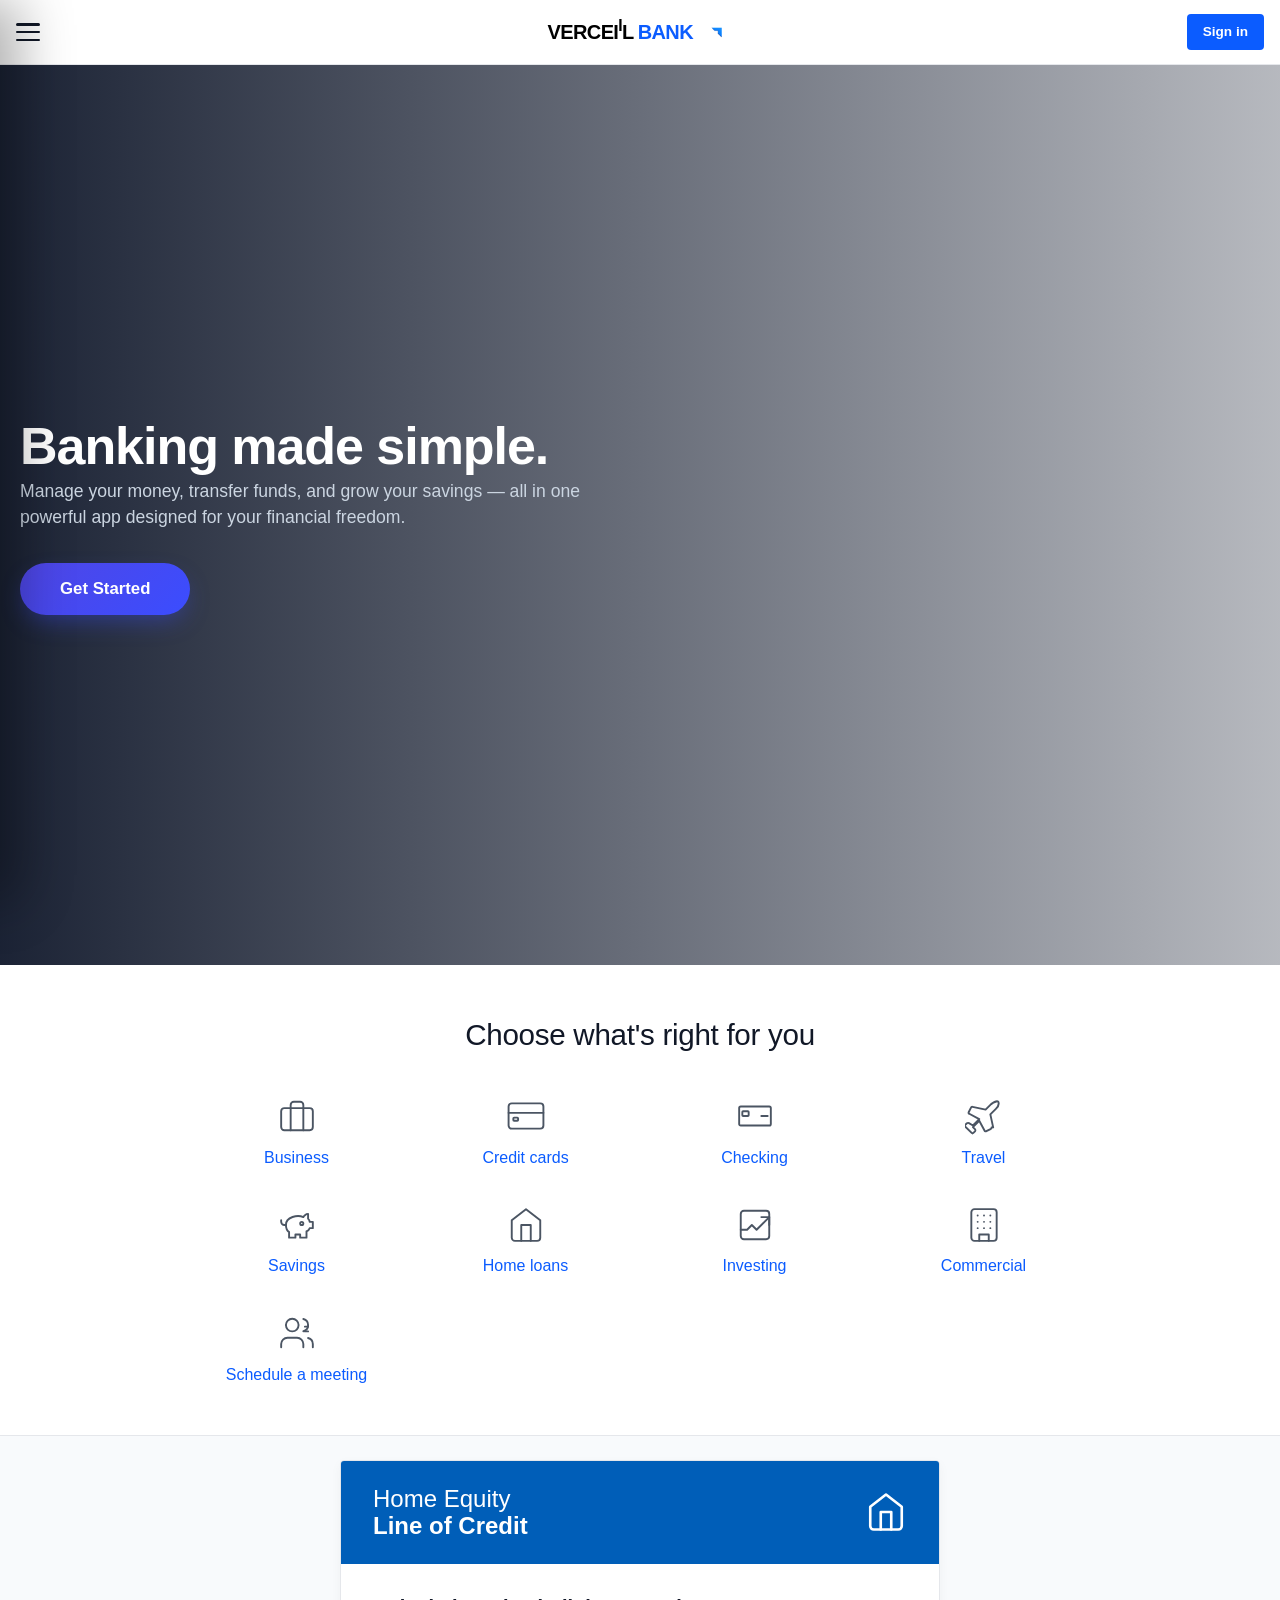
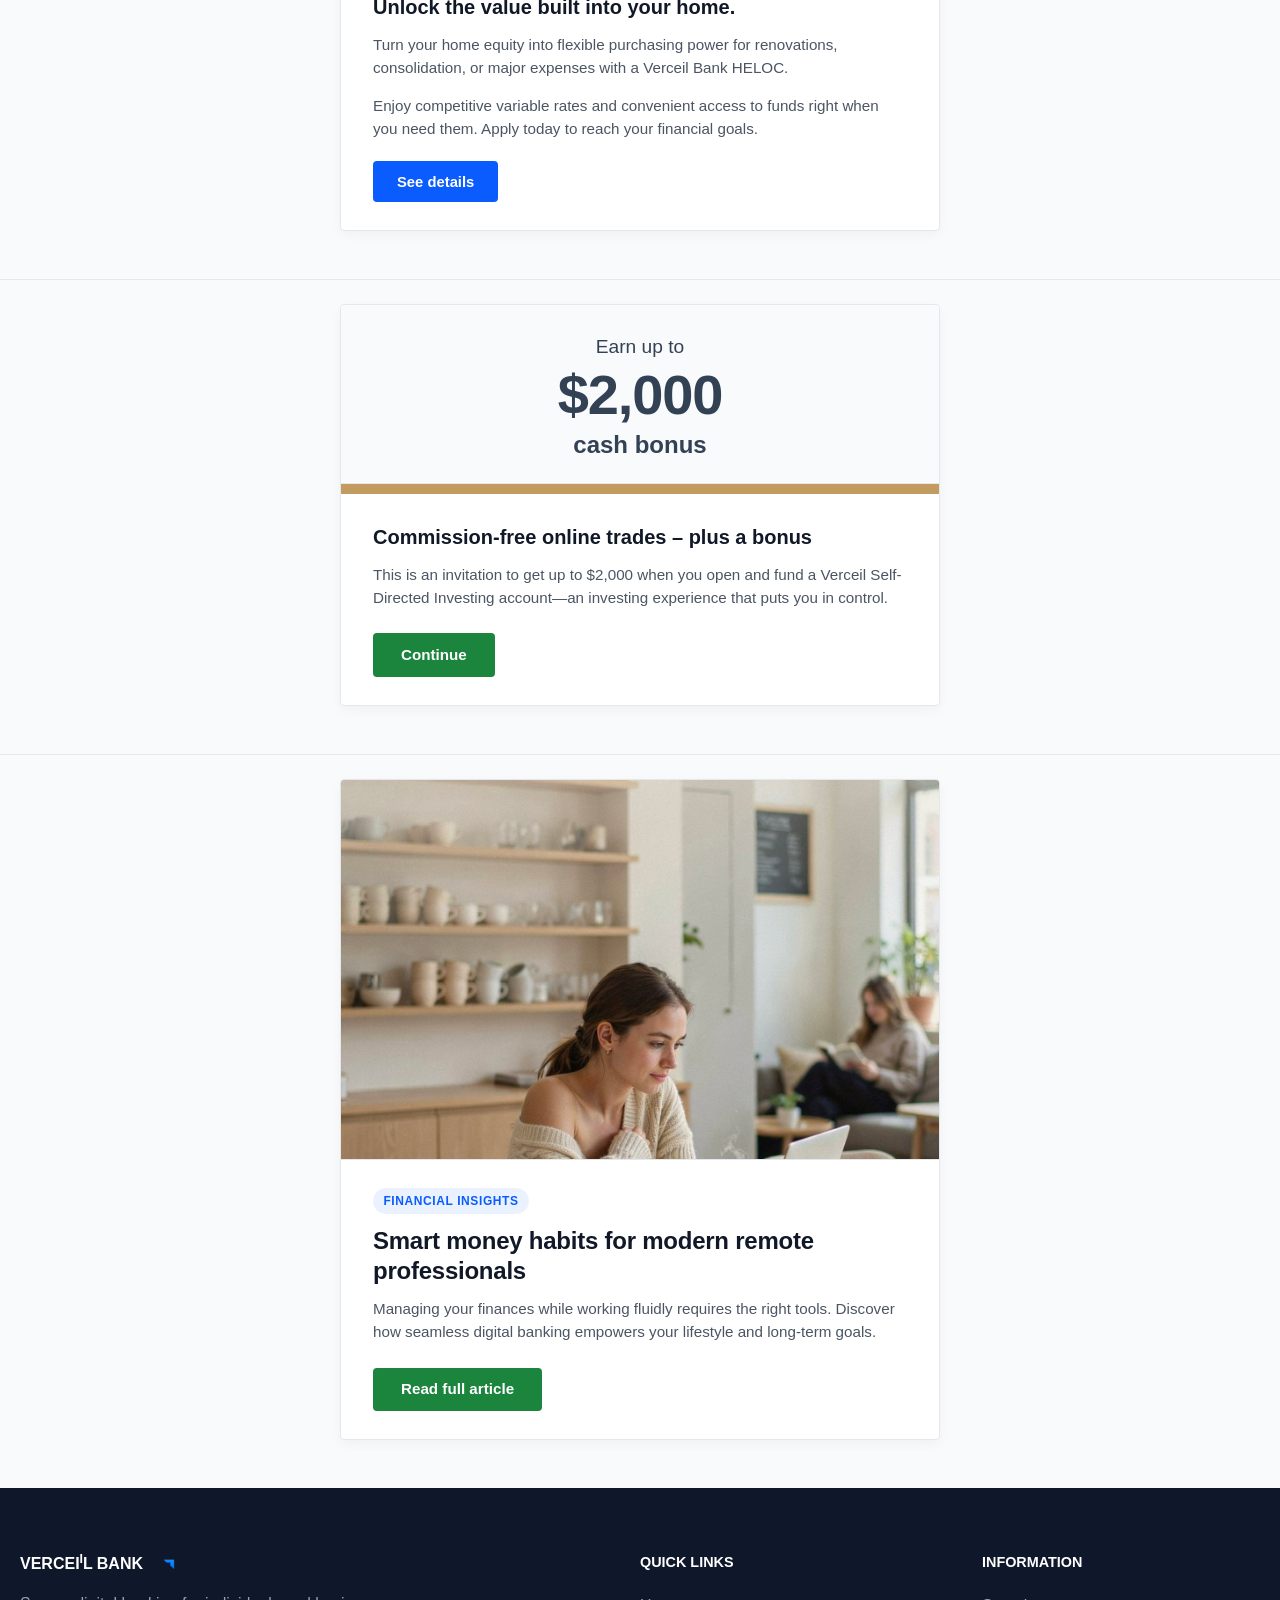
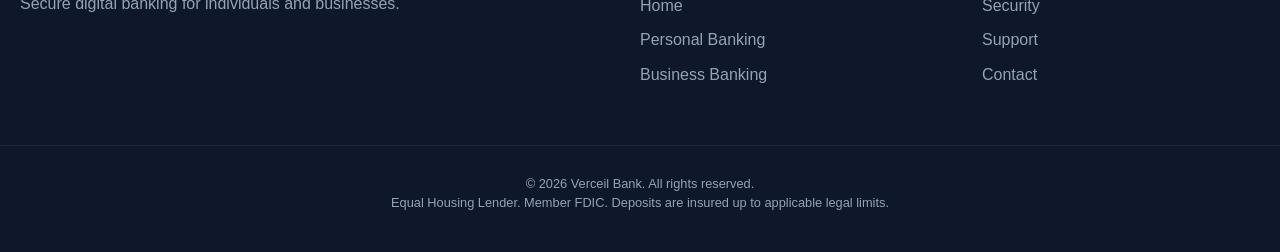
==== index.html @ 53b57068 "Update index.html" ====
<!DOCTYPE html>
<html lang="en">
<head>
  <meta charset="UTF-8">
  <meta name="viewport" content="width=device-width, initial-scale=1.0">
  <title>Verceil Bank | Secure Digital Banking</title>
  <link rel="stylesheet" href="index.css?v=17">
  <link rel="preconnect" href="https://fonts.googleapis.com">
  <link rel="preconnect" href="https://fonts.gstatic.com" crossorigin>
</head>
<body>

  <!-- MOBILE MENU BACKDROP OVERLAY -->
  <div class="menu-backdrop" id="menuBackdrop"></div>

  <!-- MAIN NAVIGATION -->
  <header class="main-header">
    <div class="container nav-container">
      
      <!-- Hamburger Menu (Left) -->
      <button class="mobile-menu-toggle" id="mobileMenuToggle" aria-label="Toggle menu">
        <span></span>
        <span></span>
        <span></span>
      </button>

      <!-- Logo with geometric mark brought closer -->
      <a href="#" class="logo">
        <span class="logo-text"><span class="logo-accent" style="color: #000000; font-weight: 900; margin-right: 0.15rem;">VERCEI<span style="font-size: 0.78em; vertical-align: super; line-height: 0;">I</span>L</span><span class="logo-main" style="color: #0044ff; font-weight: 900;">BANK</span></span>
        <img src="logo.png" alt="Verceil Bank" class="logo-image" style="margin-left: 0.15rem;">
      </a>
      
      <!-- Slide-Out Scrollable Side Drawer Menu -->
      <nav class="nav-links" id="navLinks">
        <div class="drawer-header">
          <a href="#" class="logo drawer-logo">
            <span class="logo-text"><span class="logo-accent" style="color: #000000; font-weight: 900; margin-right: 0.15rem;">VERCEI<span style="font-size: 0.78em; vertical-align: super; line-height: 0;">I</span>L</span><span class="logo-main" style="color: #0044ff; font-weight: 900;">BANK</span></span>
            <img src="logo.png" alt="Verceil Bank" class="logo-image" style="margin-left: 0.15rem;">
          </a>
          <button class="close-drawer" id="closeDrawerBtn" aria-label="Close menu">
            <svg viewBox="0 0 24 24" fill="none" stroke="currentColor" stroke-width="2"><line x1="18" y1="6" x2="6" y2="18"></line><line x1="6" y1="6" x2="18" y2="18"></line></svg>
          </button>
        </div>

        <div class="drawer-search">
          <svg class="search-icon" viewBox="0 0 24 24" fill="none" stroke="currentColor" stroke-width="2"><circle cx="11" cy="11" r="8"></circle><line x1="21" y1="21" x2="16.65" y2="16.65"></line></svg>
          <input type="text" placeholder="Search">
        </div>

        <div class="drawer-items">
          <a href="#services" class="nav-link">Checking <svg class="chevron" viewBox="0 0 24 24" fill="none" stroke="currentColor" stroke-width="2"><polyline points="9 18 15 12 9 6"></polyline></svg></a>
          <a href="#services" class="nav-link">Savings & CDs <svg class="chevron" viewBox="0 0 24 24" fill="none" stroke="currentColor" stroke-width="2"><polyline points="9 18 15 12 9 6"></polyline></svg></a>
          <a href="#services" class="nav-link">Credit cards <svg class="chevron" viewBox="0 0 24 24" fill="none" stroke="currentColor" stroke-width="2"><polyline points="9 18 15 12 9 6"></polyline></svg></a>
          <a href="#services" class="nav-link">Home loans <svg class="chevron" viewBox="0 0 24 24" fill="none" stroke="currentColor" stroke-width="2"><polyline points="9 18 15 12 9 6"></polyline></svg></a>
          <a href="#services" class="nav-link">Auto <svg class="chevron" viewBox="0 0 24 24" fill="none" stroke="currentColor" stroke-width="2"><polyline points="9 18 15 12 9 6"></polyline></svg></a>
          <a href="#services" class="nav-link">Investing by Verceil <svg class="chevron" viewBox="0 0 24 24" fill="none" stroke="currentColor" stroke-width="2"><polyline points="9 18 15 12 9 6"></polyline></svg></a>
          <a href="#services" class="nav-link">Education & goals <svg class="chevron" viewBox="0 0 24 24" fill="none" stroke="currentColor" stroke-width="2"><polyline points="9 18 15 12 9 6"></polyline></svg></a>
          <a href="#services" class="nav-link">Travel <svg class="chevron" viewBox="0 0 24 24" fill="none" stroke="currentColor" stroke-width="2"><polyline points="9 18 15 12 9 6"></polyline></svg></a>
          
          <div class="drawer-category">Connect with us</div>
          <a href="#contact" class="nav-link">Schedule a meeting <svg class="chevron" viewBox="0 0 24 24" fill="none" stroke="currentColor" stroke-width="2"><polyline points="9 18 15 12 9 6"></polyline></svg></a>
          <a href="#contact" class="nav-link">Customer service <svg class="chevron" viewBox="0 0 24 24" fill="none" stroke="currentColor" stroke-width="2"><polyline points="9 18 15 12 9 6"></polyline></svg></a>

          <div class="drawer-category">Other products</div>
          <a href="#services" class="nav-link">Business <svg class="chevron" viewBox="0 0 24 24" fill="none" stroke="currentColor" stroke-width="2"><polyline points="9 18 15 12 9 6"></polyline></svg></a>
          <a href="#services" class="nav-link">Commercial <svg class="chevron" viewBox="0 0 24 24" fill="none" stroke="currentColor" stroke-width="2"><polyline points="9 18 15 12 9 6"></polyline></svg></a>

          <div class="drawer-bottom-action">
            <a href="#" class="nav-link nav-link-espanol">Español</a>
          </div>
        </div>
      </nav>

      <!-- Sign In Action -->
      <div class="nav-actions">
        <a href="signin.html" class="btn btn-primary sign-in-btn" id="openLoginBtn">Sign in</a>
      </div>
    </div>
  </header>

  <main>
    <!-- HERO SECTION -->
    <section class="hero" id="home">
      <div class="hero-overlay"></div>
      <div class="container hero-content-wrapper">
        <div class="hero-content">
          <h1 class="hero-title">
            Banking made 
            <span class="rotating-container" style="display: inline-block; position: relative; overflow: hidden; vertical-align: bottom;">
              <span class="rotating-word" id="rotatingWord" style="display: inline-block; transition: transform 0.45s cubic-bezier(0.16, 1, 0.3, 1), opacity 0.45s ease, filter 0.45s ease;">simple.</span>
            </span>
          </h1>
          <p class="hero-description">
            Manage your money, transfer funds, and grow your savings — all in one powerful app designed for your financial freedom.
          </p>
          <div class="hero-ctas">
            <button class="btn btn-pill">Get Started</button>
          </div>
        </div>
      </div>
    </section>

    <!-- QUICK LINKS GRID -->
    <section class="quick-links-section" id="services">
      <div class="container">
        <h2 class="quick-links-title">Choose what's right for you</h2>
        <div class="quick-links-grid">
          <a href="#" class="quick-link-item">
            <svg class="quick-link-icon" viewBox="0 0 24 24" fill="none" stroke="currentColor" stroke-width="1.2" stroke-linecap="round" stroke-linejoin="round"><rect x="2" y="7" width="20" height="14" rx="2" ry="2"></rect><path d="M16 21V5a2 2 0 0 0-2-2h-4a2 2 0 0 0-2 2v16"></path></svg>
            <span class="quick-link-text">Business</span>
          </a>
          <a href="#" class="quick-link-item">
            <svg class="quick-link-icon" viewBox="0 0 24 24" fill="none" stroke="currentColor" stroke-width="1.2" stroke-linecap="round" stroke-linejoin="round"><rect x="1" y="4" width="22" height="16" rx="2" ry="2"></rect><line x1="1" y1="10" x2="23" y2="10"></line><rect x="4" y="13" width="3" height="2" rx="0.5"></rect></svg>
            <span class="quick-link-text">Credit cards</span>
          </a>
          <a href="#" class="quick-link-item">
            <svg class="quick-link-icon" viewBox="0 0 24 24" fill="none" stroke="currentColor" stroke-width="1.2" stroke-linecap="round" stroke-linejoin="round"><rect x="2" y="6" width="20" height="12" rx="1"></rect><line x1="16" y1="12" x2="20" y2="12"></line><rect x="4" y="9" width="4" height="3" rx="0.5"></rect></svg>
            <span class="quick-link-text">Checking</span>
          </a>
          <a href="#" class="quick-link-item">
            <svg class="quick-link-icon" viewBox="0 0 24 24" fill="none" stroke="currentColor" stroke-width="1.2" stroke-linecap="round" stroke-linejoin="round"><path d="M17.8 19.2 16 11l3.5-3.5C21 6 21.5 4 21 3c-.5-.5-2.5 0-4.5 1.5L13 8 4.8 6.2c-.5-.1-.9.2-1.1.7l-1.3 2.6c-.2.4-.1.9.3 1.1L9 14l-4 4-2.5-1.5c-.4-.2-.9-.2-1.3.1l-1 1c-.3.3-.3.8 0 1.1l4 4c.3.3.8.3 1.1 0l1-1c.3-.4.3-.9.1-1.3L5 19l4-4 3.4 6.3c.2.4.7.5 1.1.3l2.6-1.3c.5-.2.8-.6.7-1.1z"/></svg>
            <span class="quick-link-text">Travel</span>
          </a>
          <a href="#" class="quick-link-item">
            <svg class="quick-link-icon" viewBox="0 0 24 24" fill="none" stroke="currentColor" stroke-width="1.2" stroke-linecap="round" stroke-linejoin="round"><path d="M19 5c-1.5 0-2.8 1.4-3 2-3.5-1.5-11-.3-11 5 0 1.8 0 3 2 4.5V20h4v-2h3v2h4v-4c1-.5 1.7-1 2-2h2v-4h-2c0-1-.5-1.5-1-2h0V5z"/><path d="M2 9v1c0 1.1.9 2 2 2h1"/><circle cx="15" cy="11" r="1"/></svg>
            <span class="quick-link-text">Savings</span>
          </a>
          <a href="#" class="quick-link-item">
            <svg class="quick-link-icon" viewBox="0 0 24 24" fill="none" stroke="currentColor" stroke-width="1.2" stroke-linecap="round" stroke-linejoin="round"><path d="m3 9 9-7 9 7v11a2 2 0 0 1-2 2H5a2 2 0 0 1-2-2z"></path><polyline points="9 22 9 12 15 12 15 22"></polyline></svg>
            <span class="quick-link-text">Home loans</span>
          </a>
          <a href="#" class="quick-link-item">
            <svg class="quick-link-icon" viewBox="0 0 24 24" fill="none" stroke="currentColor" stroke-width="1.2" stroke-linecap="round" stroke-linejoin="round"><rect x="3" y="3" width="18" height="18" rx="2" ry="2"></rect><path d="M3 15h4l3-3 3 3 8-8"></path><polyline points="16 7 21 7 21 12"></polyline></svg>
            <span class="quick-link-text">Investing</span>
          </a>
          <a href="#" class="quick-link-item">
            <svg class="quick-link-icon" viewBox="0 0 24 24" fill="none" stroke="currentColor" stroke-width="1.2" stroke-linecap="round" stroke-linejoin="round"><rect x="4" y="2" width="16" height="20" rx="2" ry="2"></rect><path d="M9 22v-4h6v4"></path><path d="M8 6h.01"></path><path d="M16 6h.01"></path><path d="M12 6h.01"></path><path d="M12 10h.01"></path><path d="M12 14h.01"></path><path d="M16 10h.01"></path><path d="M16 14h.01"></path><path d="M8 10h.01"></path><path d="M8 14h.01"></path></svg>
            <span class="quick-link-text">Commercial</span>
          </a>
          <a href="#" class="quick-link-item">
            <svg class="quick-link-icon" viewBox="0 0 24 24" fill="none" stroke="currentColor" stroke-width="1.2" stroke-linecap="round" stroke-linejoin="round"><path d="M16 21v-2a4 4 0 0 0-4-4H6a4 4 0 0 0-4 4v2"></path><circle cx="9" cy="7" r="4"></circle><path d="M22 21v-2a4 4 0 0 0-3-3.87"></path><path d="M16 3.13a4 4 0 0 1 0 7.75"></path><path d="M19 8h-2M19 11h-2"></path></svg>
            <span class="quick-link-text">Schedule a meeting</span>
          </a>
        </div>
      </div>
    </section>

    <!-- PRODUCT PROMO SECTION (COMPACT HELOC CARD) -->
    <section class="promo-section" id="home-equity">
      <div class="container promo-container">
        <div class="promo-card">
          <div class="promo-header-banner">
            <div class="promo-header-text">
              <h2>Home Equity</h2>
              <h3>Line of Credit</h3>
            </div>
            <svg class="promo-header-icon" viewBox="0 0 24 24" fill="none" stroke="currentColor" stroke-width="1.2" stroke-linecap="round" stroke-linejoin="round"><path d="m3 9 9-7 9 7v11a2 2 0 0 1-2 2H5a2 2 0 0 1-2-2z"></path><polyline points="9 22 9 12 15 12 15 22"></polyline></svg>
          </div>
          <div class="promo-body-content">
            <h3 class="promo-headline">Unlock the value built into your home.</h3>
            <p class="promo-paragraph">
              Turn your home equity into flexible purchasing power for renovations, consolidation, or major expenses with a Verceil Bank HELOC.
            </p>
            <p class="promo-paragraph">
              Enjoy competitive variable rates and convenient access to funds right when you need them. Apply today to reach your financial goals.
            </p>
            <a href="#" class="btn btn-primary promo-cta-btn">See details</a>
          </div>
        </div>
      </div>
    </section>

    <!-- INVESTING BONUS PROMO SECTION ($2,000 BONUS) -->
    <section class="promo-section" id="investing-bonus">
      <div class="container promo-container">
        <div class="promo-card investing-promo-card">
          <div class="investing-top-banner">
            <span class="investing-top-label">Earn up to</span>
            <h2 class="investing-amount">$2,000</h2>
            <span class="investing-bottom-label">cash bonus</span>
          </div>
          <div class="investing-banner-stripe"></div>
          <div class="promo-body-content">
            <h3 class="promo-headline">Commission-free online trades – plus a bonus</h3>
            <p class="promo-paragraph">
              This is an invitation to get up to $2,000 when you open and fund a Verceil Self-Directed Investing account—an investing experience that puts you in control.
            </p>
            <a href="#" class="btn btn-success-custom">Continue</a>
          </div>
        </div>
      </div>
    </section>

    <!-- BLOG / COFFEE PHOTO SECTION -->
    <section class="promo-section" id="blog">
      <div class="container promo-container">
        <div class="promo-card blog-promo-card">
          <div class="blog-image-wrapper">
            <img src="coffee.jpeg" alt="Working remotely with coffee" class="blog-featured-image">
          </div>
          <div class="promo-body-content blog-body-content">
            <span class="blog-tag">Financial Insights</span>
            <h2 class="blog-title">Smart money habits for modern remote professionals</h2>
            <p class="promo-paragraph">
              Managing your finances while working fluidly requires the right tools. Discover how seamless digital banking empowers your lifestyle and long-term goals.
            </p>
            <a href="#" class="btn btn-success-custom promo-cta-btn">Read full article</a>
          </div>
        </div>
      </div>
    </section>
  </main>

  <!-- FOOTER -->
  <footer class="main-footer">
    <div class="container footer-grid">
      <div class="footer-brand-column">
        <div class="logo footer-logo">
          <span class="logo-text"><span class="logo-accent" style="color: #ffffff; font-weight: 900; margin-right: 0.15rem;">VERCEI<span style="font-size: 0.78em; vertical-align: super; line-height: 0;">I</span>L</span><span class="logo-main logo-white" style="color: #0044ff; font-weight: 900;">BANK</span></span>
          <img src="logo.png" alt="Verceil Bank" class="logo-image" style="margin-left: 0.15rem;">
        </div>
        <p class="footer-tagline">Secure digital banking for individuals and businesses.</p>
      </div>
      <div class="footer-links-column">
        <h4>Quick Links</h4>
        <ul>
          <li><a href="#">Home</a></li>
          <li><a href="#services">Personal Banking</a></li>
          <li><a href="#services">Business Banking</a></li>
        </ul>
      </div>
      <div class="footer-links-column">
        <h4>Information</h4>
        <ul>
          <li><a href="#security">Security</a></li>
          <li><a href="#contact">Support</a></li>
          <li><a href="#contact">Contact</a></li>
        </ul>
      </div>
    </div>
    <div class="container footer-legal-strip">
      <p>© 2026 Verceil Bank. All rights reserved.</p>
      <p class="disclaimer-text">Equal Housing Lender. Member FDIC. Deposits are insured up to applicable legal limits.</p>
    </div>
  </footer>

  <script src="app.js"></script>
</body>
</html>
---- index.css ----
/* ==========================================================================
   VERCEL BANK — INSTITUTIONAL DESIGN SYSTEM
   System Version: 9.9.13 (Locked Hero Title Wrapper & Smooth Rotator)
   ========================================================================== */

:root {
  color-scheme: light only; 
  --color-bg-primary: #ffffff;
  --color-surface-dark: #0f172a;
  
  --color-text-primary: #111827; 
  --color-text-secondary: #4b5563;
  --color-text-muted: #6b7280;
  
  --color-border-subtle: #e5e7eb;
  --color-border-medium: #cbd5e1;
  
  --color-accent-blue: #0b5cff;
  --color-accent-blue-hover: #084ccf;
  --color-icon-gray: #4b5563;

  --font-sans: -apple-system, BlinkMacSystemFont, "Segoe UI", Roboto, Helvetica, Arial, sans-serif;
  --container-max-width: 1280px;
}

*, *::before, *::after {
  box-sizing: border-box;
  margin: 0;
  padding: 0;
}

html, body {
  width: 100%;
  max-width: 100vw;
  overflow-x: hidden; 
  background-color: #ffffff !important;
  color: #111827 !important;
  -webkit-font-smoothing: antialiased;
  -moz-osx-font-smoothing: grayscale;
  text-rendering: optimizeLegibility;
}

/* Prevent background page scrolling when mobile menu drawer is open */
body.menu-open {
  overflow: hidden !important;
  height: 100vh !important;
  position: fixed !important;
  width: 100% !important;
}

html {
  scroll-behavior: smooth;
  font-size: 16px;
}

body {
  font-family: var(--font-sans);
  line-height: 1.5;
}

.container {
  width: 100%;
  max-width: var(--container-max-width);
  margin: 0 auto;
  padding: 0 1.25rem;
}

a { text-decoration: none; color: inherit; }

/* --------------------------------------------------------------------------
   HEADER & NAVIGATION
   -------------------------------------------------------------------------- */
.main-header {
  background-color: #ffffff !important;
  border-bottom: 1px solid var(--color-border-subtle);
  position: sticky;
  top: 0;
  z-index: 150;
  padding: 0.75rem 0; 
}

.nav-container {
  position: relative !important;
  display: flex !important;
  justify-content: space-between !important;
  align-items: center !important;
  min-height: 40px;
  padding: 0 1rem;
  background-color: #ffffff !important;
}

.mobile-menu-toggle {
  display: flex !important; 
  flex-direction: column !important; 
  justify-content: space-between !important;
  width: 24px !important; 
  height: 18px !important; 
  background: none !important; 
  border: none !important; 
  cursor: pointer !important;
  flex-shrink: 0 !important;
  padding: 0 !important;
  z-index: 20;
}
.mobile-menu-toggle span { 
  display: block !important; 
  width: 100% !important; 
  height: 2.5px !important; 
  background: #111827 !important; 
  border-radius: 2px !important; 
}

/* Main Nav Header Logo Only */
.nav-container > .logo {
  position: absolute !important;
  left: 50% !important;
  top: 50% !important;
  transform: translate(-50%, -50%) !important;
  display: inline-flex !important;
  flex-direction: row !important;
  align-items: center !important;
  justify-content: center !important;
  gap: 0.35rem !important;
  font-weight: 800 !important;
  font-size: 1.25rem !important;
  letter-spacing: -0.03em !important;
  color: var(--color-text-primary) !important;
  text-transform: uppercase !important;
  white-space: nowrap !important;
  margin: 0 !important;
  z-index: 20 !important;
  background: transparent !important;
  padding: 0 !important;
}

.logo-text {
  display: inline-flex !important;
  align-items: center !important;
  gap: 0.1rem !important;
}

.logo-image {
  height: 21px !important;
  width: auto !important;
  object-fit: contain !important;
  display: inline-block !important;
  vertical-align: middle !important;
  flex-shrink: 0 !important;
}

.logo-main { 
  color: var(--color-accent-blue) !important; 
  font-weight: 700 !important; 
}

.logo-white { 
  color: #ffffff !important; 
}

.nav-actions {
  display: flex !important;
  align-items: center !important;
  flex-shrink: 0 !important;
  z-index: 20;
}

.btn {
  font-family: var(--font-sans);
  font-size: 0.9375rem;
  font-weight: 600;
  display: inline-flex;
  align-items: center;
  justify-content: center;
  cursor: pointer;
  transition: all 0.2s ease;
  border: none;
}

.btn-primary {
  background-color: var(--color-accent-blue);
  color: #ffffff;
}

.sign-in-btn {
  height: 36px !important;
  padding: 0 1rem !important;
  border-radius: 4px; 
  font-size: 0.85rem !important;
}

.btn-pill {
  height: 52px;
  padding: 0 2.5rem;
  border-radius: 50px;
  font-size: 1.05rem;
  background: linear-gradient(135deg, #4f46e5 0%, #3b4dff 100%);
  box-shadow: 0 10px 25px -5px rgba(59, 77, 255, 0.4);
  color: white;
}
.btn-pill:hover { transform: translateY(-2px); }

/* Backdrop Layer */
.menu-backdrop {
  display: block !important; 
  position: fixed !important; 
  top: 0 !important; 
  left: 0 !important; 
  width: 100vw !important; 
  height: 100vh !important;
  background: rgba(0, 0, 0, 0.4) !important; 
  z-index: 100 !important; 
  opacity: 0 !important; 
  pointer-events: none !important;
  transition: opacity 0.3s ease !important;
}
.menu-backdrop.active { opacity: 1 !important; pointer-events: auto !important; }

/* Side Drawer Navigation (Fluid, Unrestricted Scrolling) */
.nav-links {
  position: fixed !important; 
  top: 0 !important; 
  left: 0 !important; 
  width: 85% !important; 
  max-width: 360px !important; 
  height: 100vh !important;
  height: 100dvh !important;
  background-color: #ffffff !important; 
  background: #ffffff !important; 
  color: #111827 !important;
  opacity: 1 !important;
  z-index: 200 !important;
  display: flex !important;
  flex-direction: column !important; 
  align-items: stretch !important; 
  gap: 0 !important;
  transform: translateX(-100%) !important; 
  transition: transform 0.3s cubic-bezier(0.4, 0, 0.2, 1) !important;
  box-shadow: 20px 0 50px rgba(0, 0, 0, 0.3) !important;
  overflow-y: scroll !important; 
  -webkit-overflow-scrolling: touch;
  overscroll-behavior-y: contain !important; 
}
.nav-links.active { transform: translateX(0) !important; }

.drawer-header {
  display: flex !important; 
  justify-content: space-between !important; 
  align-items: center !important;
  padding: 1.25rem 1rem 1.25rem 1.5rem !important; 
  border-bottom: 1px solid var(--color-border-subtle) !important;
  background-color: #ffffff !important;
  flex-direction: row !important; 
}
.drawer-logo { 
  font-size: 1.05rem !important; 
  margin: 0 !important; 
  position: static !important;
  transform: none !important;
  display: inline-flex !important;
  align-items: center !important;
  gap: 0.3rem !important;
  background: transparent !important;
  padding: 0 !important;
  font-weight: 800 !important;
  letter-spacing: -0.03em !important;
  color: var(--color-text-primary) !important;
  text-transform: uppercase !important;
  white-space: nowrap !important;
}
.close-drawer {
  background: none !important; 
  border: none !important; 
  outline: none !important;
  box-shadow: none !important;
  padding: 0.2rem !important;
  cursor: pointer !important; 
  display: flex !important; 
  align-items: center !important;
  justify-content: center !important;
  color: var(--color-text-secondary) !important;
  margin-left: auto !important;
}
.close-drawer svg { width: 24px !important; height: 24px !important; }

.drawer-search {
  display: flex !important; 
  align-items: center !important;
  margin: 1.25rem !important; 
  padding: 0.75rem !important;
  border: 1px solid var(--color-border-medium) !important; 
  border-radius: 4px !important;
  background-color: #ffffff !important;
}
.drawer-search .search-icon { width: 18px !important; height: 18px !important; color: var(--color-text-muted) !important; margin-right: 0.5rem !important; }
.drawer-search input { border: none !important; outline: none !important; width: 100% !important; font-size: 1rem !important; color: #111827 !important; background: transparent !important; font-family: var(--font-sans) !important; }

.drawer-items { 
  display: flex !important; 
  flex-direction: column !important; 
  padding: 0 1.25rem 5rem 1.25rem !important; 
  background-color: #ffffff !important; 
}

.nav-links .nav-link {
  display: flex !important; 
  justify-content: space-between !important; 
  align-items: center !important;
  padding: 1.15rem 0 !important; 
  width: 100% !important; 
  border-bottom: 1px solid var(--color-border-subtle) !important;
  font-size: 1rem !important; 
  color: #111827 !important; 
  font-weight: 400 !important; 
  background-color: #ffffff !important;
}

.nav-link-espanol {
  border-bottom: none !important;
  font-weight: 500 !important;
}

.drawer-bottom-action {
  margin-top: 1.5rem !important;
  padding-bottom: 2rem !important;
}

.chevron { display: block !important; width: 18px !important; height: 18px !important; color: #111827 !important; }

.drawer-category {
  display: block !important;
  font-weight: 700 !important; 
  font-size: 0.95rem !important; 
  color: #111827 !important;
  margin-top: 1.75rem !important; 
  margin-bottom: 0.25rem !important; 
  background-color: #ffffff !important;
}

/* --------------------------------------------------------------------------
   CINEMATIC HERO & ROTATING HEADLINE ANIMATION
   -------------------------------------------------------------------------- */
.hero {
  position: relative;
  height: 100vh;
  min-height: 550px;
  display: flex;
  align-items: center;
  background: url('https://images.unsplash.com/photo-1486406146926-c627a92ad1ab?q=80&w=2070&auto=format&fit=crop') center/cover no-repeat;
}
.hero-overlay {
  position: absolute; top: 0; left: 0; right: 0; bottom: 0;
  background: linear-gradient(to right, rgba(15, 23, 42, 0.95) 0%, rgba(15, 23, 42, 0.3) 100%);
  z-index: 1;
}
.hero-content-wrapper { position: relative; z-index: 2; }
.hero-content { max-width: 600px; text-align: left; }

/* Locked Hero Title Wrapper to prevent content shifting below */
.hero-title-wrapper {
  min-height: 145px;
  display: flex;
  align-items: flex-start;
  margin-bottom: 0.5rem;
}

.hero-title {
  font-size: 3.25rem;
  font-weight: 800;
  line-height: 1.2;
  color: #ffffff;
  margin-bottom: 0;
  letter-spacing: -0.02em;
  display: inline-block;
  transition: transform 0.45s cubic-bezier(0.16, 1, 0.3, 1),
              opacity 0.45s ease,
              filter 0.45s ease;
  opacity: 1;
  transform: translateY(0);
  filter: blur(0);
}

/* Exit State: Swipes Up & Blurs Out */
.hero-title.swap-out {
  opacity: 0;
  transform: translateY(-16px);
  filter: blur(6px);
}

/* Preparation State: Positions at the bottom out of view */
.hero-title.swap-prepare {
  opacity: 0;
  transform: translateY(16px);
  filter: blur(6px);
  transition: none !important;
}

.hero-description {
  font-size: 1.1rem; color: #cbd5e1; margin-bottom: 2rem; line-height: 1.5;
}

/* --------------------------------------------------------------------------
   QUICK LINKS GRID
   -------------------------------------------------------------------------- */
.quick-links-section {
  padding: 3rem 0;
  background-color: var(--color-bg-primary);
  width: 100%;
}

.quick-links-title {
  font-size: 1.85rem;
  font-weight: 500;
  color: var(--color-text-primary);
  text-align: center;
  margin-bottom: 2.5rem;
  letter-spacing: -0.01em;
}

.quick-links-grid {
  display: grid !important;
  grid-template-columns: repeat(4, 1fr) !important; 
  gap: 2.25rem 1rem;
  max-width: 900px;
  margin: 0 auto;
  width: 100%;
}

.quick-link-item {
  display: flex !important;
  flex-direction: column !important;
  align-items: center !important;
  justify-content: flex-start !important;
  text-align: center;
  text-decoration: none;
  cursor: pointer;
  transition: transform 0.2s ease;
}

.quick-link-item:hover {
  transform: translateY(-3px);
}

.quick-link-icon {
  display: block !important;
  width: 38px !important;
  height: 38px !important;
  min-width: 38px !important;
  min-height: 38px !important;
  max-width: 38px !important;
  max-height: 38px !important;
  color: var(--color-icon-gray);
  margin-bottom: 0.65rem;
  stroke-width: 1.2px !important;
  flex-shrink: 0 !important;
}

.quick-link-text {
  font-size: 1rem;
  font-weight: 400;
  color: var(--color-accent-blue);
}

.quick-link-item:hover .quick-link-text {
  color: var(--color-accent-blue-hover);
  text-decoration: underline;
}

/* --------------------------------------------------------------------------
   CONTINUOUS PROMO FLOW & STACKED CARDS (TIGHT SPACING)
   -------------------------------------------------------------------------- */
.promo-section {
  padding: 1.5rem 0 3rem 0;
  background-color: #f8fafc;
  border-top: 1px solid var(--color-border-subtle);
}

.promo-container {
  max-width: 640px !important;
  display: flex;
  flex-direction: column;
  gap: 2rem; 
}

.promo-card {
  background: #ffffff;
  border: 1px solid var(--color-border-subtle);
  border-radius: 4px;
  box-shadow: 0 4px 12px rgba(0, 0, 0, 0.04);
  overflow: hidden;
}

/* HELOC Promo Styling */
.promo-header-banner {
  background-color: #005eb8;
  color: #ffffff;
  padding: 1.5rem 2rem;
  display: flex;
  justify-content: space-between;
  align-items: center;
}

.promo-header-text h2 {
  font-size: 1.5rem;
  font-weight: 400;
  line-height: 1.15;
}

.promo-header-text h3 {
  font-size: 1.5rem;
  font-weight: 700;
  line-height: 1.15;
}

.promo-header-icon {
  width: 42px;
  height: 42px;
  stroke-width: 1.5;
  color: #ffffff;
  flex-shrink: 0;
}

.promo-body-content {
  padding: 1.75rem 2rem;
}

.promo-headline {
  font-size: 1.25rem;
  font-weight: 700;
  color: var(--color-text-primary);
  margin-bottom: 0.75rem;
}

.promo-paragraph {
  font-size: 0.95rem;
  color: var(--color-text-secondary);
  line-height: 1.5;
  margin-bottom: 1rem;
}

.promo-cta-btn {
  display: inline-flex;
  align-items: center;
  justify-content: center;
  background-color: var(--color-accent-blue);
  color: #ffffff;
  font-weight: 600;
  font-size: 0.925rem;
  padding: 0.6rem 1.5rem;
  border-radius: 4px;
  margin-top: 0.25rem;
  transition: background-color 0.2s ease;
}

.promo-cta-btn:hover {
  background-color: var(--color-accent-blue-hover);
}

/* Investing $2,000 Bonus Promo Styling */
.investing-promo-card {
  border: 1px solid var(--color-border-subtle);
  border-radius: 4px;
  background: #ffffff;
}

.investing-top-banner {
  background-color: #f8fafc;
  padding: 1.75rem 1.5rem 1.25rem 1.5rem;
  text-align: center;
  border-bottom: 1px solid var(--color-border-subtle);
}

.investing-top-label {
  display: block;
  font-size: 1.2rem;
  font-weight: 500;
  color: #334155;
  margin-bottom: 0.1rem;
}

.investing-amount {
  font-size: 3.5rem;
  font-weight: 800;
  color: #334155;
  line-height: 1.1;
  letter-spacing: -0.02em;
}

.investing-bottom-label {
  display: block;
  font-size: 1.5rem;
  font-weight: 600;
  color: #334155;
  margin-top: 0.1rem;
}

.investing-banner-stripe {
  height: 10px;
  background-color: #c29b61; 
  width: 100%;
}

.btn-success-custom {
  display: inline-flex;
  align-items: center;
  justify-content: center;
  background-color: #1b853e; 
  color: #ffffff;
  font-weight: 600;
  font-size: 0.95rem;
  padding: 0.65rem 1.75rem;
  border-radius: 4px;
  margin-top: 0.5rem;
  transition: background-color 0.2s ease;
}

.btn-success-custom:hover {
  background-color: #156d31;
}

/* --------------------------------------------------------------------------
   BLENDED BLOG CARD STYLING (COFFEE.JPEG)
   -------------------------------------------------------------------------- */
.blog-promo-card {
  border: 1px solid var(--color-border-subtle);
  border-radius: 4px;
  background: #ffffff;
  box-shadow: 0 4px 12px rgba(0, 0, 0, 0.04);
  overflow: hidden;
}

.blog-image-wrapper {
  width: 100%;
  max-height: 380px;
  overflow: hidden;
  border-bottom: 1px solid var(--color-border-subtle);
  background-color: #f8fafc;
}

.blog-featured-image {
  width: 100%;
  height: auto;
  display: block;
  object-fit: cover;
}

.blog-body-content {
  display: flex;
  flex-direction: column;
  align-items: flex-start;
}

.blog-tag {
  display: inline-block;
  font-size: 0.75rem;
  font-weight: 700;
  text-transform: uppercase;
  letter-spacing: 0.05em;
  color: var(--color-accent-blue);
  background-color: rgba(11, 92, 255, 0.08);
  padding: 0.25rem 0.65rem;
  border-radius: 50px;
  margin-bottom: 0.75rem;
}

.blog-title {
  font-size: 1.5rem;
  font-weight: 700;
  line-height: 1.25;
  color: var(--color-text-primary);
  margin-bottom: 0.75rem;
  letter-spacing: -0.01em;
}

/* --------------------------------------------------------------------------
   FOOTER
   -------------------------------------------------------------------------- */
.main-footer { background: var(--color-surface-dark); color: #94a3b8; padding: 4rem 0 2.5rem; }
.footer-grid { display: grid; grid-template-columns: 2fr 1fr 1fr; gap: 4rem; margin-bottom: 3rem;}
.footer-logo { display: flex; align-items: center; gap: 0.5rem; color: #fff; margin-bottom: 1rem; }
.footer-logo .logo-accent { color: #fff; }
.footer-links-column h4 { color: #fff; font-size: 0.9rem; text-transform: uppercase; margin-bottom: 1.25rem; }
.footer-links-column ul { list-style: none; }
.footer-links-column ul li { margin-bottom: 0.65rem; }
.footer-links-column a:hover { color: #fff; }
.footer-legal-strip { border-top: 1px solid #1e293b; padding-top: 1.75rem; text-align: center; font-size: 0.8rem; }

/* --------------------------------------------------------------------------
   RESPONSIVE LAYOUT ADJUSTMENTS
   -------------------------------------------------------------------------- */
@media (max-width: 991px) {
  .hero-title { font-size: 2.75rem; }
  .quick-links-grid { grid-template-columns: repeat(3, 1fr) !important; gap: 2.25rem 1rem; } 
  .footer-grid { grid-template-columns: 1fr; gap: 2.25rem; }
}

@media (max-width: 768px) {
  .promo-header-banner { padding: 1.25rem 1.5rem; }
  .promo-header-text h2, .promo-header-text h3 { font-size: 1.25rem; }
  .promo-header-icon { width: 36px; height: 36px; }
  .promo-body-content { padding: 1.5rem; }
  .promo-headline { font-size: 1.1rem; }
  .investing-amount { font-size: 2.75rem; }
}

@media (prefers-color-scheme: dark) {
  .nav-links, .drawer-header, .drawer-search, .drawer-items, .nav-links .nav-link, .drawer-category {
    background-color: #ffffff !important;
    background: #ffffff !important;
    color: #111827 !important;
  }
  .drawer-search input {
    color: #111827 !important;
    background-color: transparent !important;
  }
  .chevron {
    color: #111827 !important;
  }
}
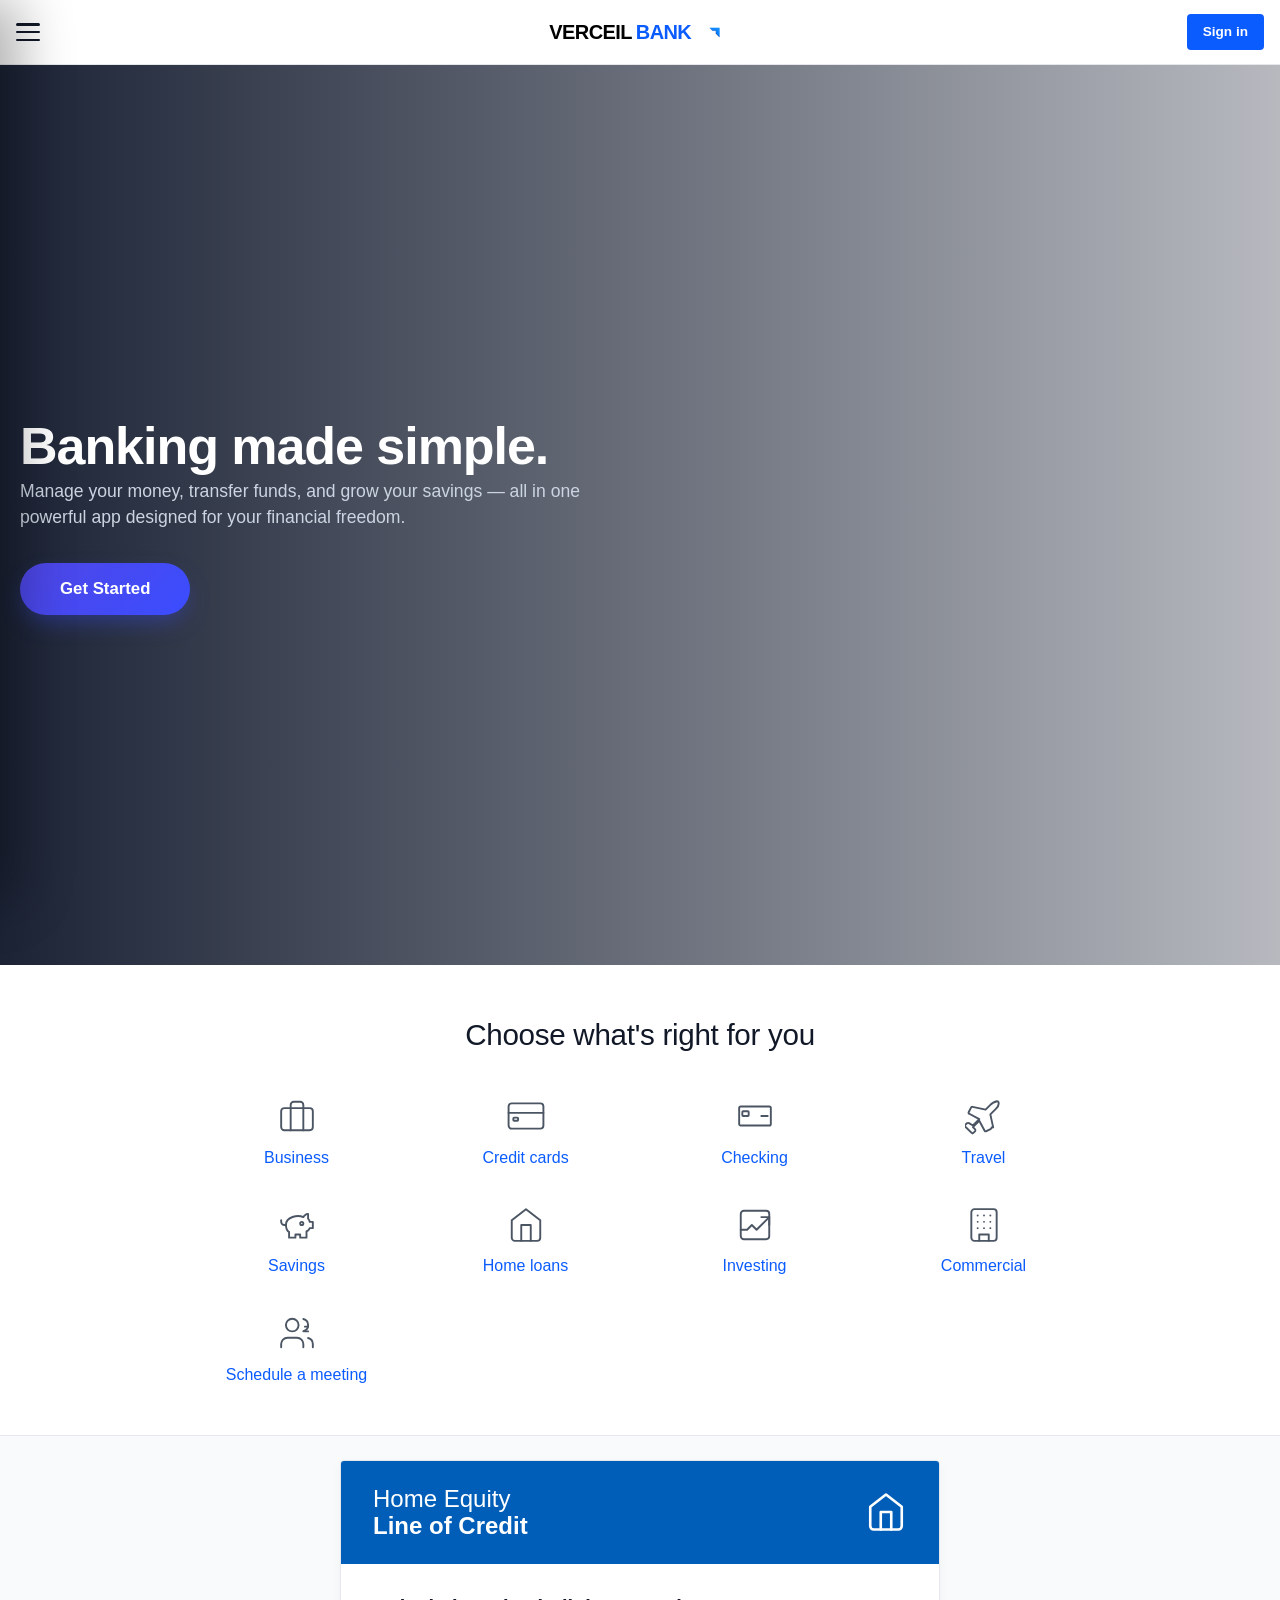
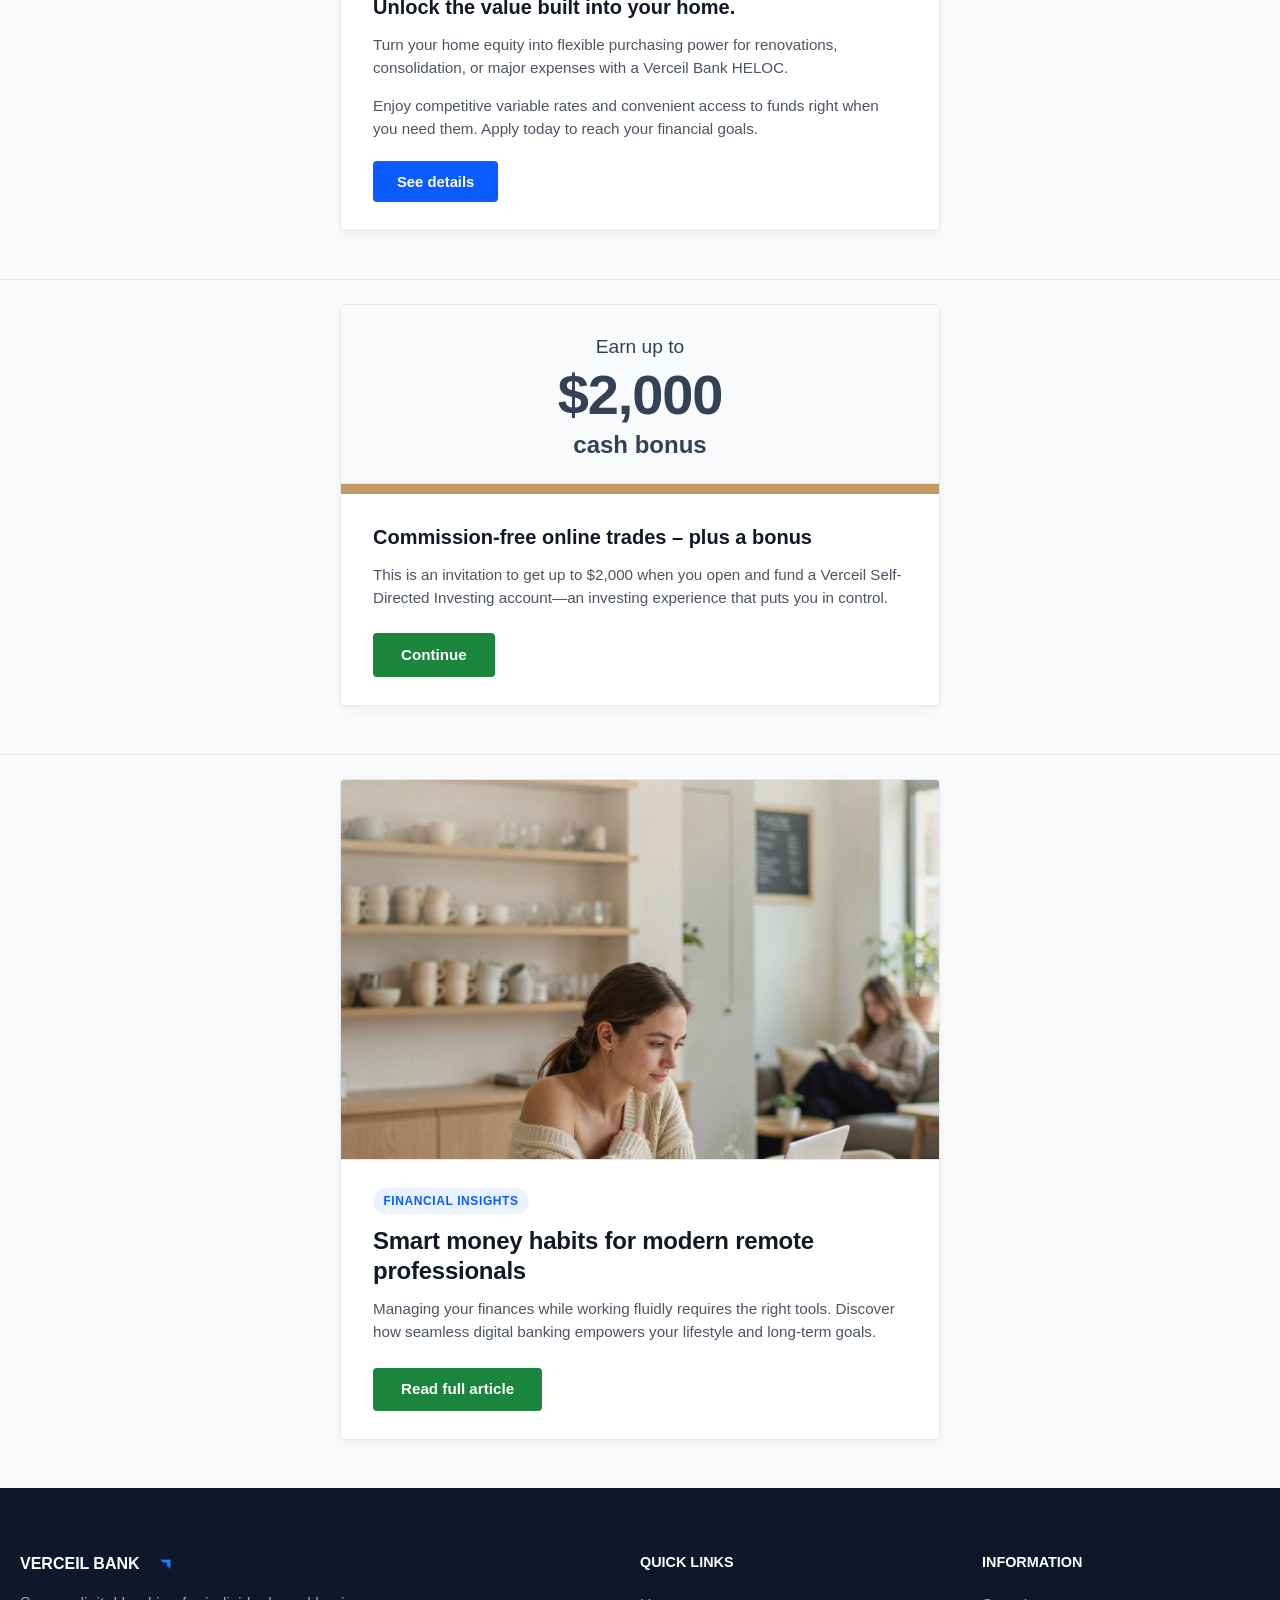
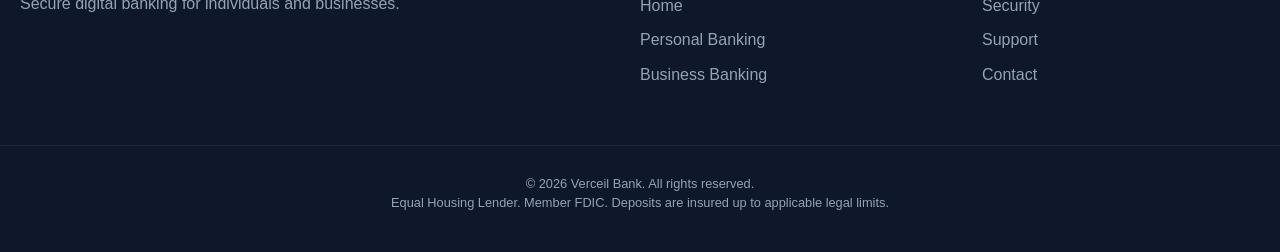
==== commit 40fa2288: "Update index.html" ====
--- a/index.html
+++ b/index.html
@@ -26,7 +26,7 @@
 
       <!-- Logo with geometric mark brought closer -->
       <a href="#" class="logo">
-        <span class="logo-text"><span class="logo-accent" style="color: #000000; font-weight: 900; margin-right: 0.15rem;">VERCEI<span style="font-size: 0.78em; vertical-align: super; line-height: 0;">I</span>L</span><span class="logo-main" style="color: #0044ff; font-weight: 900;">BANK</span></span>
+        <span class="logo-text"><span class="logo-accent" style="color: #000000; font-weight: 900; margin-right: 0.15rem;">VERCEIL</span><span class="logo-main" style="color: #0044ff; font-weight: 900;">BANK</span></span>
         <img src="logo.png" alt="Verceil Bank" class="logo-image" style="margin-left: 0.15rem;">
       </a>
       
@@ -34,7 +34,7 @@
       <nav class="nav-links" id="navLinks">
         <div class="drawer-header">
           <a href="#" class="logo drawer-logo">
-            <span class="logo-text"><span class="logo-accent" style="color: #000000; font-weight: 900; margin-right: 0.15rem;">VERCEI<span style="font-size: 0.78em; vertical-align: super; line-height: 0;">I</span>L</span><span class="logo-main" style="color: #0044ff; font-weight: 900;">BANK</span></span>
+            <span class="logo-text"><span class="logo-accent" style="color: #000000; font-weight: 900; margin-right: 0.15rem;">VERCEIL</span><span class="logo-main" style="color: #0044ff; font-weight: 900;">BANK</span></span>
             <img src="logo.png" alt="Verceil Bank" class="logo-image" style="margin-left: 0.15rem;">
           </a>
           <button class="close-drawer" id="closeDrawerBtn" aria-label="Close menu">
@@ -216,7 +216,7 @@
     <div class="container footer-grid">
       <div class="footer-brand-column">
         <div class="logo footer-logo">
-          <span class="logo-text"><span class="logo-accent" style="color: #ffffff; font-weight: 900; margin-right: 0.15rem;">VERCEI<span style="font-size: 0.78em; vertical-align: super; line-height: 0;">I</span>L</span><span class="logo-main logo-white" style="color: #0044ff; font-weight: 900;">BANK</span></span>
+          <span class="logo-text"><span class="logo-accent" style="color: #ffffff; font-weight: 900; margin-right: 0.15rem;">VERCEIL</span><span class="logo-main logo-white" style="color: #0044ff; font-weight: 900;">BANK</span></span>
           <img src="logo.png" alt="Verceil Bank" class="logo-image" style="margin-left: 0.15rem;">
         </div>
         <p class="footer-tagline">Secure digital banking for individuals and businesses.</p>
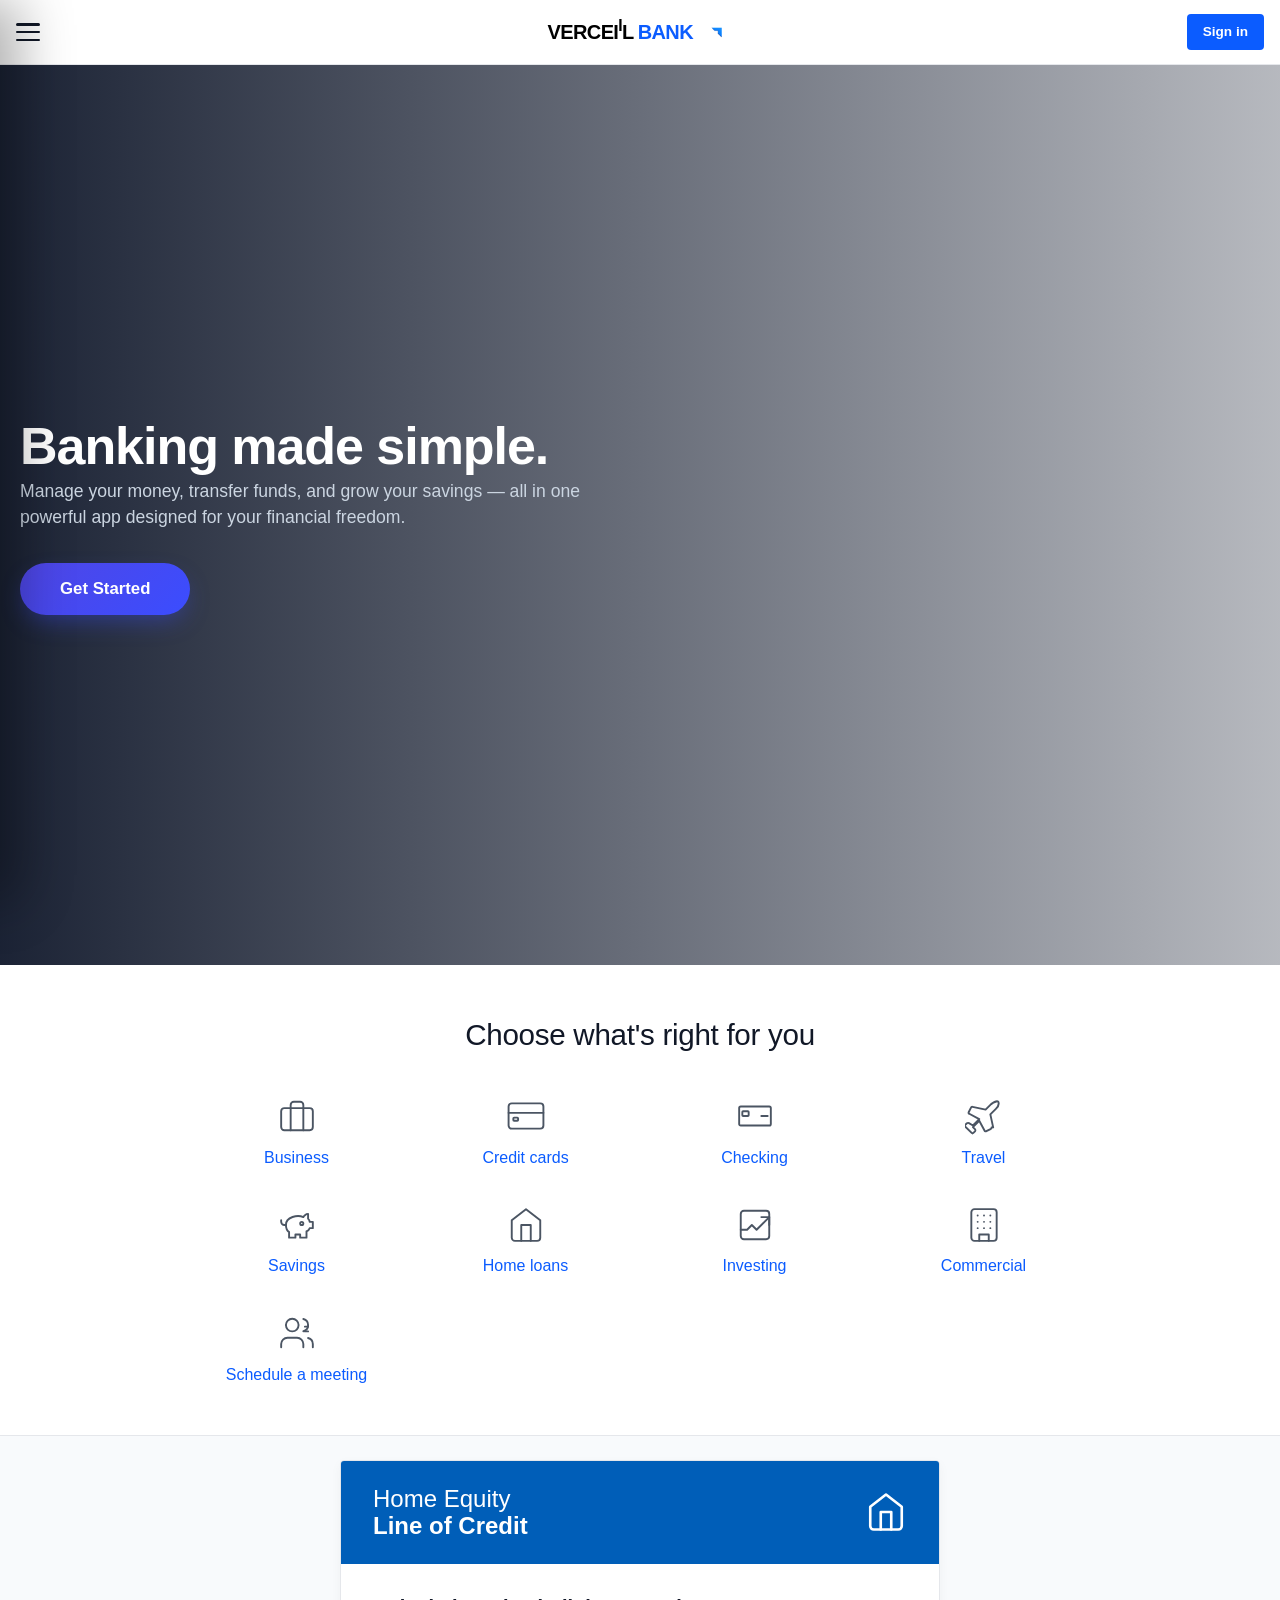
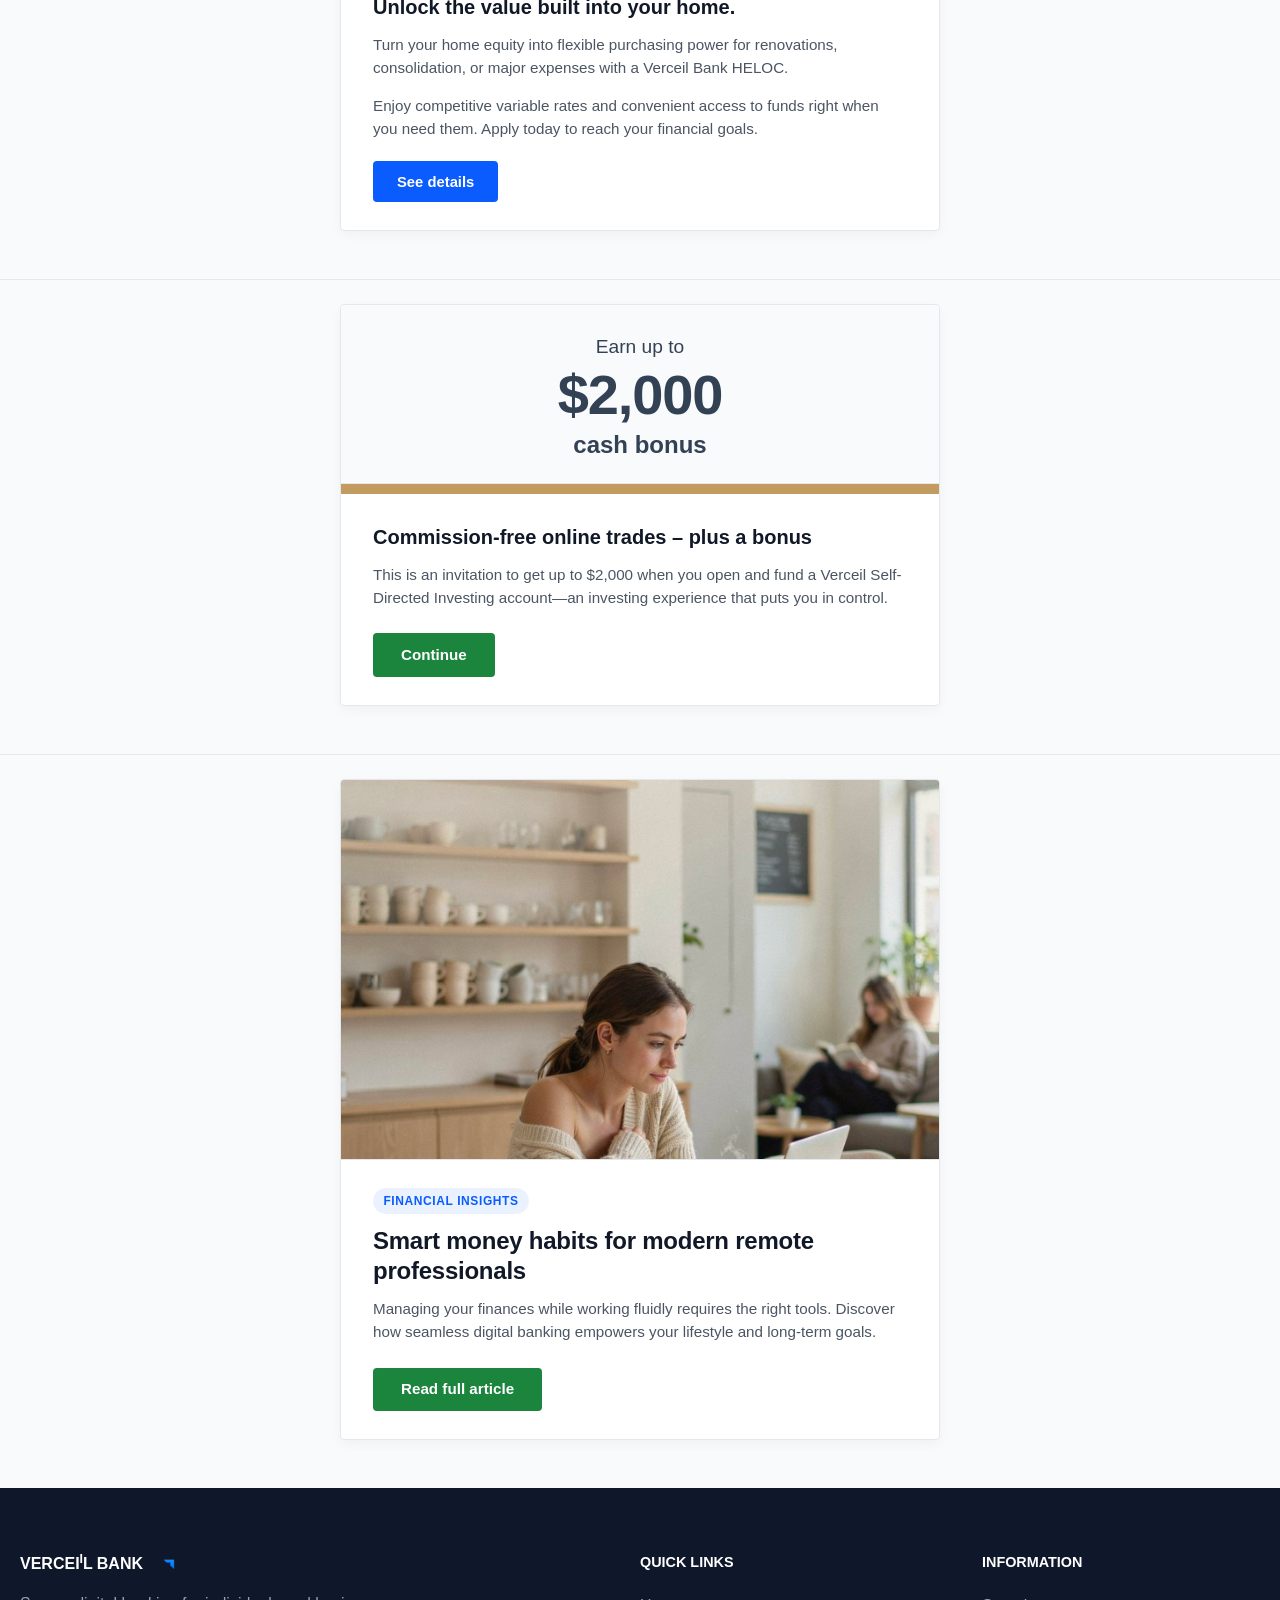
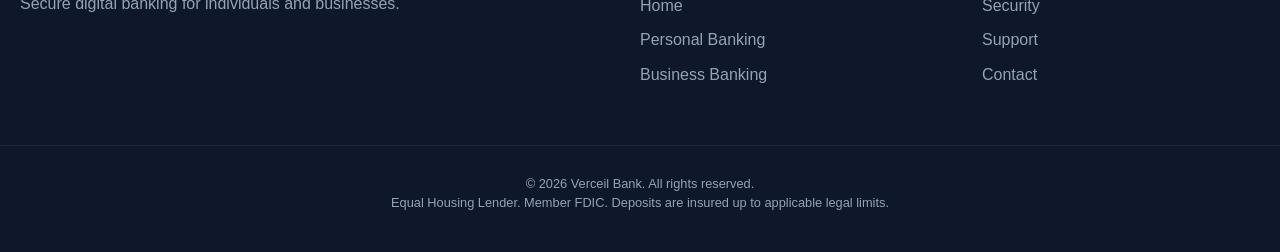
==== commit 2e98ed1f: "Update index.html" ====
--- a/index.html
+++ b/index.html
@@ -26,7 +26,7 @@
 
       <!-- Logo with geometric mark brought closer -->
       <a href="#" class="logo">
-        <span class="logo-text"><span class="logo-accent" style="color: #000000; font-weight: 900; margin-right: 0.15rem;">VERCEIL</span><span class="logo-main" style="color: #0044ff; font-weight: 900;">BANK</span></span>
+        <span class="logo-text"><span class="logo-accent" style="color: #000000; font-weight: 900; margin-right: 0.15rem;">VERCEI<span style="font-size: 0.78em; vertical-align: super; line-height: 0;">I</span>L</span><span class="logo-main" style="color: #0044ff; font-weight: 900;">BANK</span></span>
         <img src="logo.png" alt="Verceil Bank" class="logo-image" style="margin-left: 0.15rem;">
       </a>
       
@@ -34,7 +34,7 @@
       <nav class="nav-links" id="navLinks">
         <div class="drawer-header">
           <a href="#" class="logo drawer-logo">
-            <span class="logo-text"><span class="logo-accent" style="color: #000000; font-weight: 900; margin-right: 0.15rem;">VERCEIL</span><span class="logo-main" style="color: #0044ff; font-weight: 900;">BANK</span></span>
+            <span class="logo-text"><span class="logo-accent" style="color: #000000; font-weight: 900; margin-right: 0.15rem;">VERCEI<span style="font-size: 0.78em; vertical-align: super; line-height: 0;">I</span>L</span><span class="logo-main" style="color: #0044ff; font-weight: 900;">BANK</span></span>
             <img src="logo.png" alt="Verceil Bank" class="logo-image" style="margin-left: 0.15rem;">
           </a>
           <button class="close-drawer" id="closeDrawerBtn" aria-label="Close menu">
@@ -216,7 +216,7 @@
     <div class="container footer-grid">
       <div class="footer-brand-column">
         <div class="logo footer-logo">
-          <span class="logo-text"><span class="logo-accent" style="color: #ffffff; font-weight: 900; margin-right: 0.15rem;">VERCEIL</span><span class="logo-main logo-white" style="color: #0044ff; font-weight: 900;">BANK</span></span>
+          <span class="logo-text"><span class="logo-accent" style="color: #ffffff; font-weight: 900; margin-right: 0.15rem;">VERCEI<span style="font-size: 0.78em; vertical-align: super; line-height: 0;">I</span>L</span><span class="logo-main logo-white" style="color: #0044ff; font-weight: 900;">BANK</span></span>
           <img src="logo.png" alt="Verceil Bank" class="logo-image" style="margin-left: 0.15rem;">
         </div>
         <p class="footer-tagline">Secure digital banking for individuals and businesses.</p>
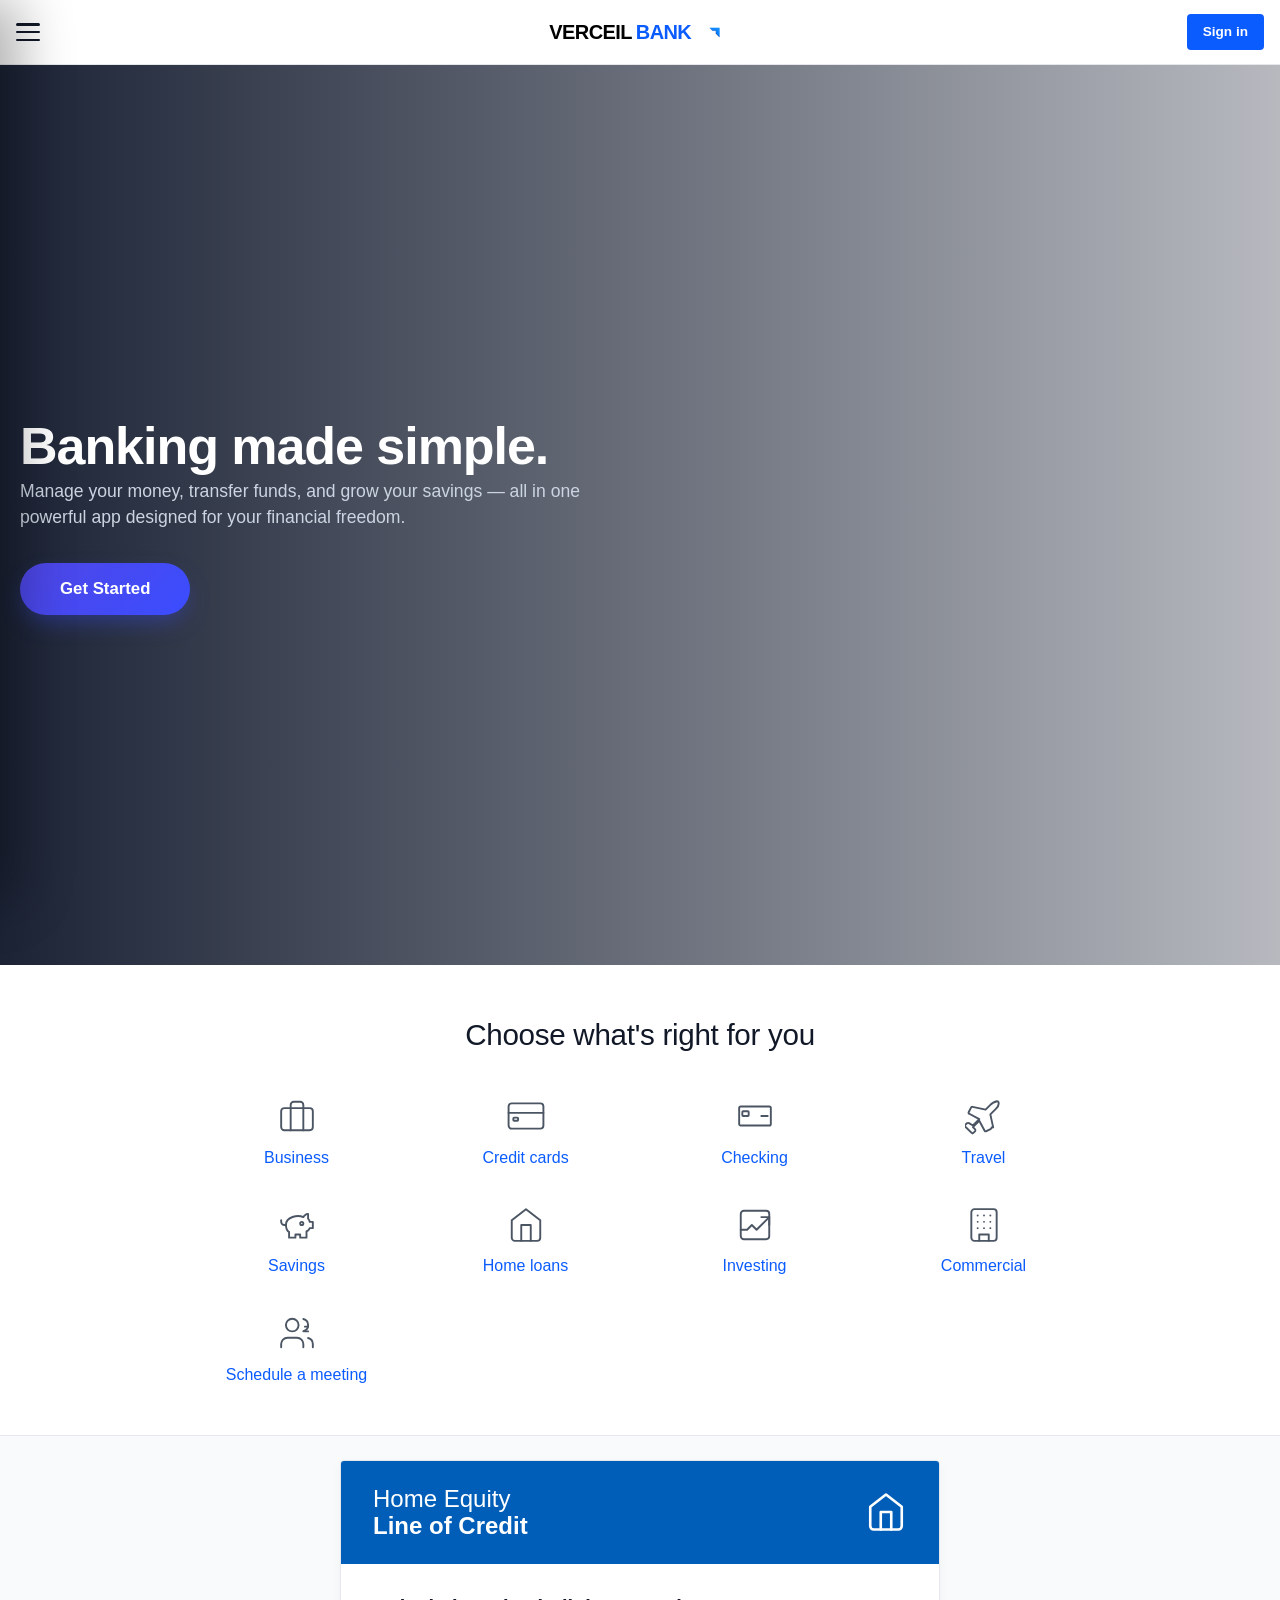
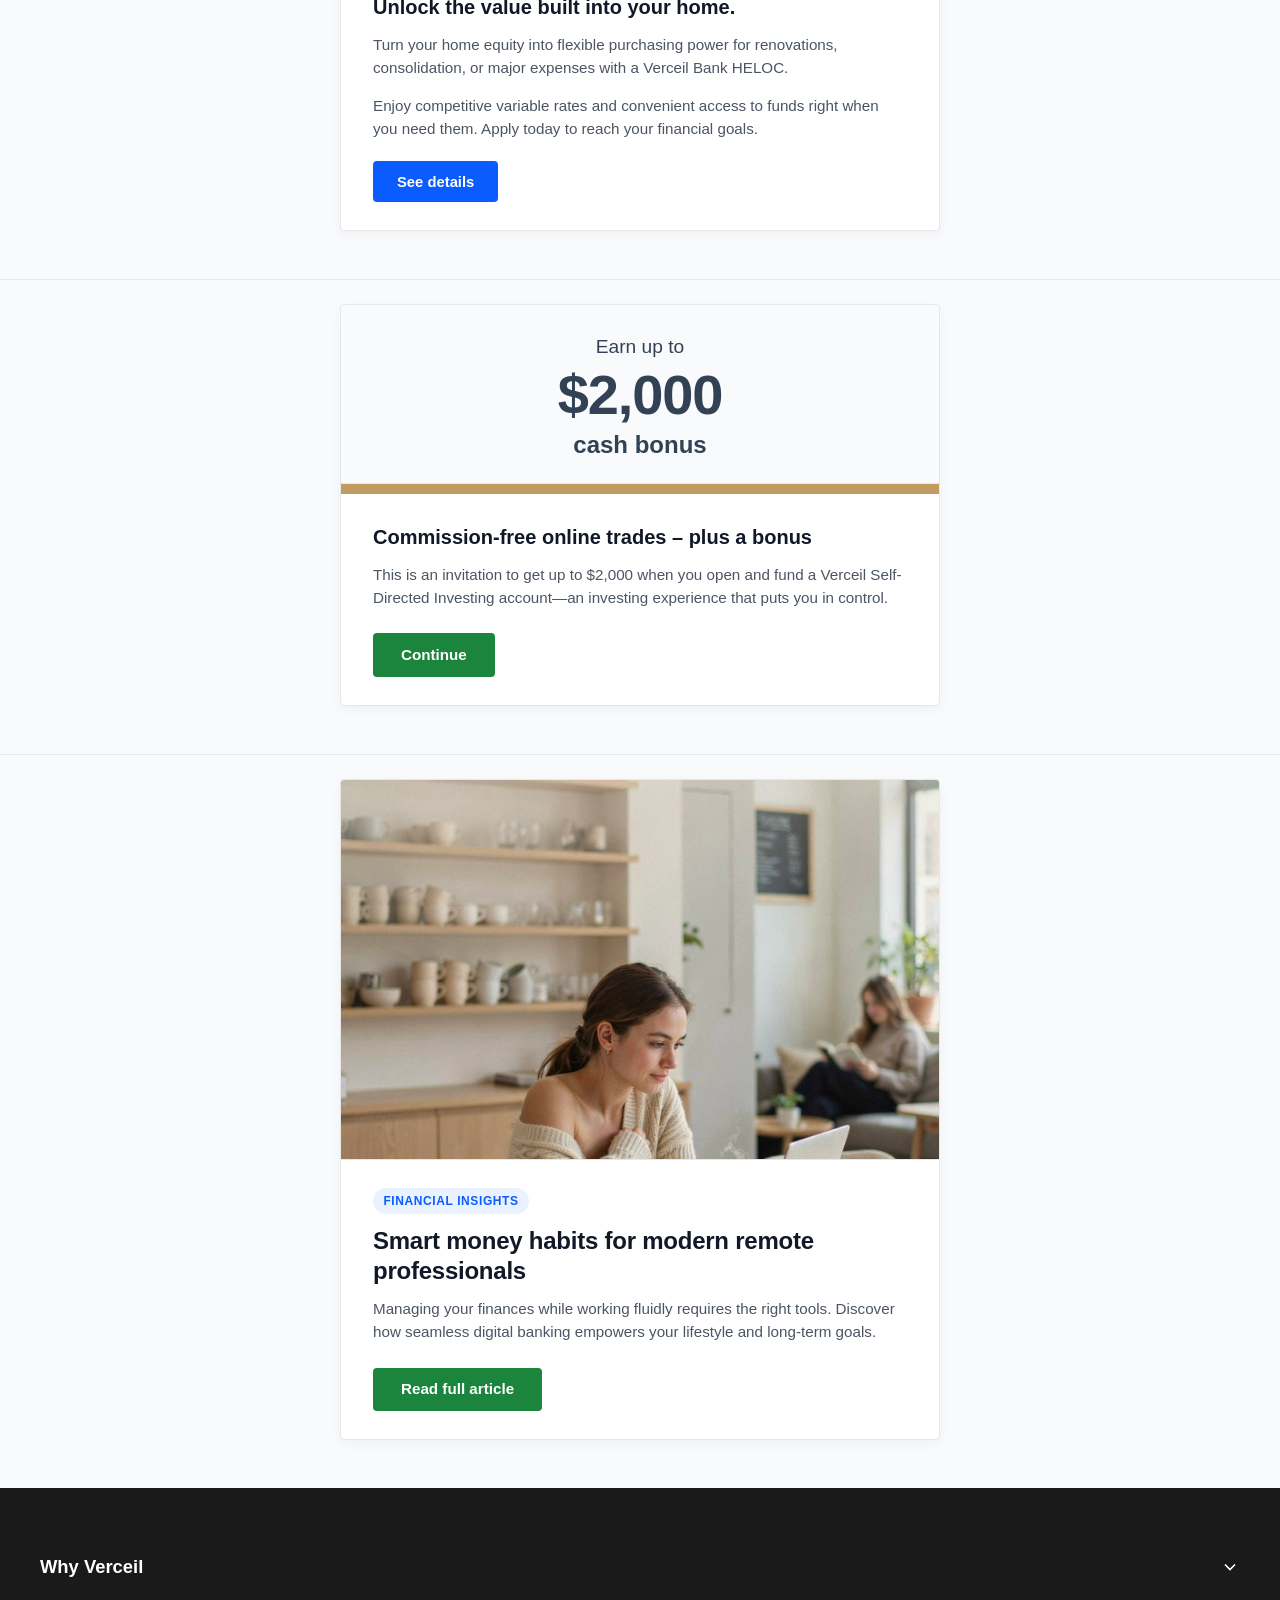
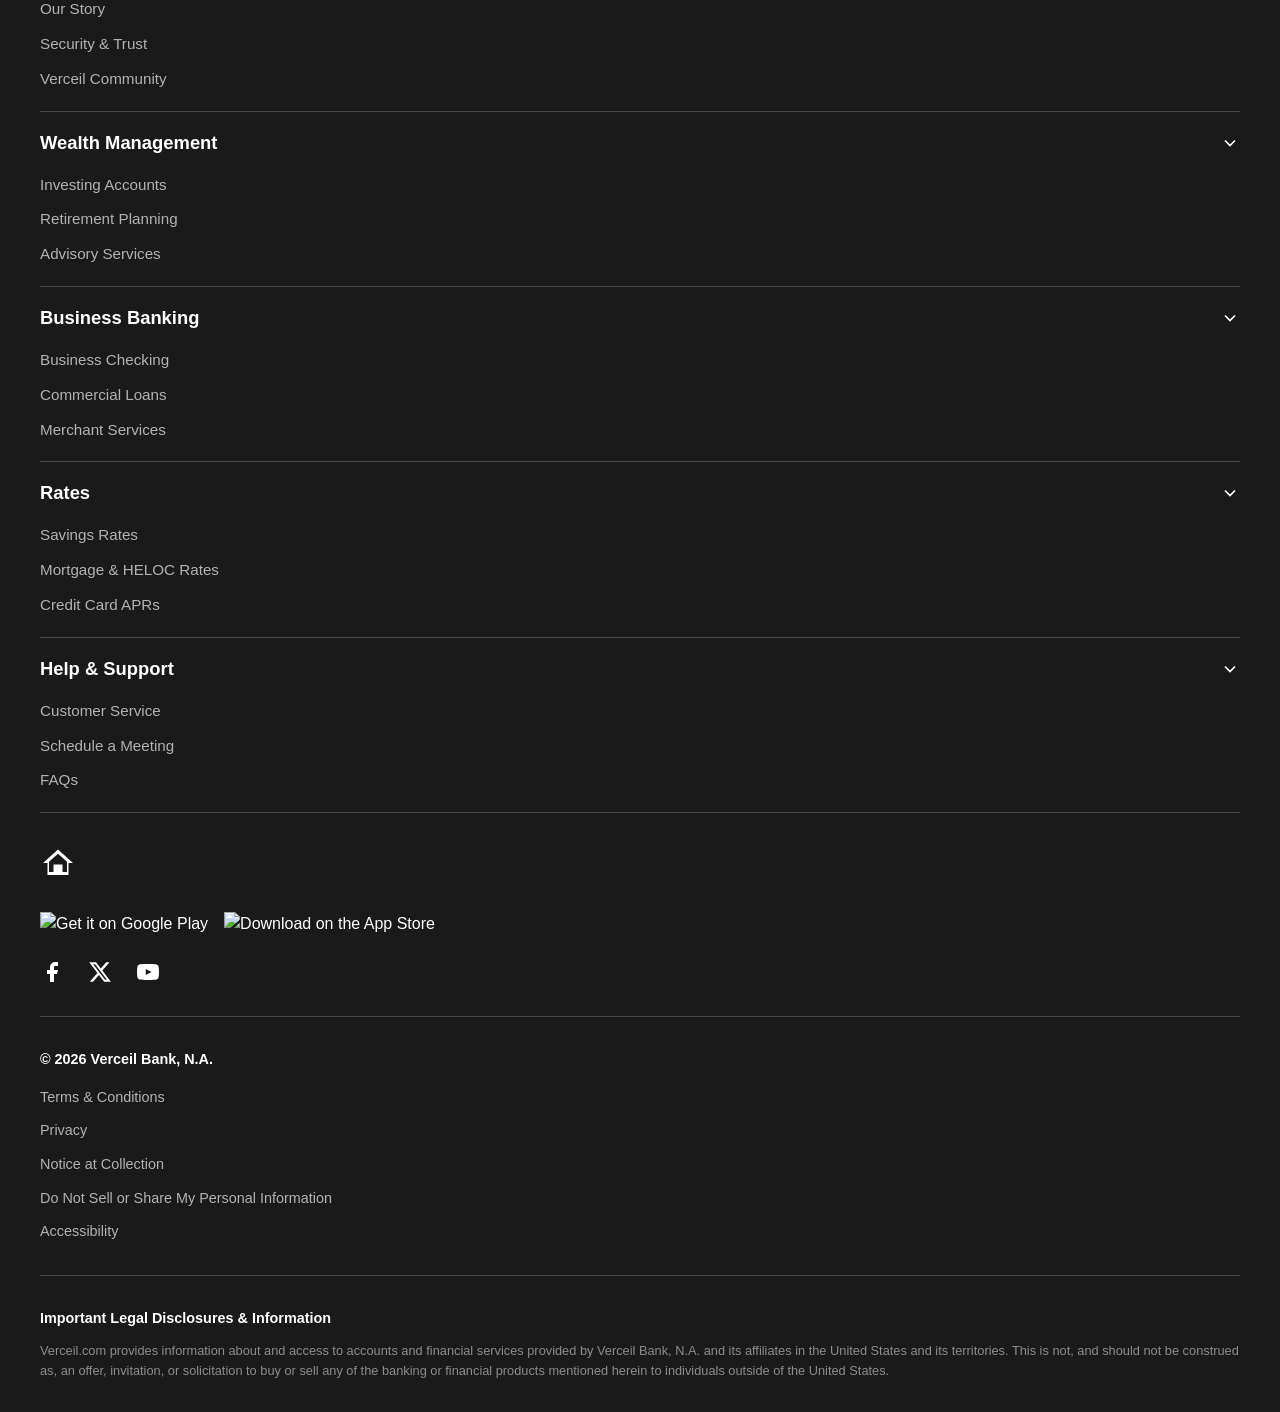
==== commit 52f69e63: "Update index.html" ====
--- a/index.html
+++ b/index.html
@@ -7,6 +7,162 @@
   <link rel="stylesheet" href="index.css?v=17">
   <link rel="preconnect" href="https://fonts.googleapis.com">
   <link rel="preconnect" href="https://fonts.gstatic.com" crossorigin>
+  <style>
+    /* ==========================================================================
+       CITI-STYLE ACCORDION / STACKED FOOTER STYLING
+       ========================================================================== */
+    .main-footer {
+      background-color: #1a1a1a !important;
+      color: #ffffff !important;
+      padding: 3rem 1.5rem 2rem !important;
+      font-family: inherit;
+    }
+
+    .footer-content-wrapper {
+      max-width: 1200px;
+      margin: 0 auto;
+    }
+
+    /* Accordion / Link Sections */
+    .footer-section-item {
+      border-bottom: 1px solid rgba(255, 255, 255, 0.2);
+    }
+
+    .footer-section-header {
+      width: 100%;
+      background: none;
+      border: none;
+      color: #ffffff;
+      font-size: 1.15rem;
+      font-weight: 700;
+      padding: 1.25rem 0;
+      text-align: left;
+      display: flex;
+      justify-content: space-between;
+      align-items: center;
+      cursor: pointer;
+    }
+
+    .footer-section-header svg {
+      width: 20px;
+      height: 20px;
+      stroke: currentColor;
+      transition: transform 0.3s ease;
+    }
+
+    .footer-section-header.active svg {
+      transform: rotate(180deg);
+    }
+
+    .footer-section-links {
+      display: none;
+      padding-bottom: 1.25rem;
+      display: flex;
+      flex-direction: column;
+      gap: 0.75rem;
+    }
+
+    .footer-section-links a {
+      color: #b3b3b3;
+      text-decoration: none;
+      font-size: 0.95rem;
+      transition: color 0.2s ease;
+    }
+
+    .footer-section-links a:hover {
+      color: #ffffff;
+      text-decoration: underline;
+    }
+
+    /* Badges & Icons Area */
+    .footer-badges-area {
+      display: flex;
+      flex-direction: column;
+      gap: 1.5rem;
+      padding: 2rem 0;
+      border-bottom: 1px solid rgba(255, 255, 255, 0.2);
+    }
+
+    .housing-icon-container svg {
+      width: 36px;
+      height: 36px;
+      fill: #ffffff;
+    }
+
+    .app-store-badges {
+      display: flex;
+      gap: 1rem;
+      flex-wrap: wrap;
+    }
+
+    .app-badge-img {
+      height: 42px;
+      width: auto;
+      object-fit: contain;
+    }
+
+    .footer-social-icons {
+      display: flex;
+      gap: 1.5rem;
+      align-items: center;
+    }
+
+    .footer-social-icons svg {
+      width: 24px;
+      height: 24px;
+      fill: #ffffff;
+      transition: opacity 0.2s;
+    }
+
+    .footer-social-icons svg:hover {
+      opacity: 0.75;
+    }
+
+    /* Copyright & Legal Links */
+    .footer-legal-section {
+      padding: 2rem 0;
+      border-bottom: 1px solid rgba(255, 255, 255, 0.2);
+      font-size: 0.9rem;
+      color: #b3b3b3;
+    }
+
+    .footer-copyright {
+      color: #ffffff;
+      font-weight: 600;
+      margin-bottom: 1rem;
+    }
+
+    .footer-legal-links-list {
+      display: flex;
+      flex-direction: column;
+      gap: 0.75rem;
+    }
+
+    .footer-legal-links-list a {
+      color: #b3b3b3;
+      text-decoration: none;
+    }
+
+    .footer-legal-links-list a:hover {
+      color: #ffffff;
+      text-decoration: underline;
+    }
+
+    /* Disclosures */
+    .footer-disclosures {
+      padding-top: 2rem;
+      font-size: 0.8rem;
+      color: #8c8c8c;
+      line-height: 1.5;
+    }
+
+    .footer-disclosures h5 {
+      color: #ffffff;
+      font-size: 0.9rem;
+      font-weight: 700;
+      margin-bottom: 0.75rem;
+    }
+  </style>
 </head>
 <body>
 
@@ -26,7 +182,7 @@
 
       <!-- Logo with geometric mark brought closer -->
       <a href="#" class="logo">
-        <span class="logo-text"><span class="logo-accent" style="color: #000000; font-weight: 900; margin-right: 0.15rem;">VERCEI<span style="font-size: 0.78em; vertical-align: super; line-height: 0;">I</span>L</span><span class="logo-main" style="color: #0044ff; font-weight: 900;">BANK</span></span>
+        <span class="logo-text"><span class="logo-accent" style="color: #000000; font-weight: 900; margin-right: 0.15rem;">VERCEIL</span><span class="logo-main" style="color: #0044ff; font-weight: 900;">BANK</span></span>
         <img src="logo.png" alt="Verceil Bank" class="logo-image" style="margin-left: 0.15rem;">
       </a>
       
@@ -34,7 +190,7 @@
       <nav class="nav-links" id="navLinks">
         <div class="drawer-header">
           <a href="#" class="logo drawer-logo">
-            <span class="logo-text"><span class="logo-accent" style="color: #000000; font-weight: 900; margin-right: 0.15rem;">VERCEI<span style="font-size: 0.78em; vertical-align: super; line-height: 0;">I</span>L</span><span class="logo-main" style="color: #0044ff; font-weight: 900;">BANK</span></span>
+            <span class="logo-text"><span class="logo-accent" style="color: #000000; font-weight: 900; margin-right: 0.15rem;">VERCEIL</span><span class="logo-main" style="color: #0044ff; font-weight: 900;">BANK</span></span>
             <img src="logo.png" alt="Verceil Bank" class="logo-image" style="margin-left: 0.15rem;">
           </a>
           <button class="close-drawer" id="closeDrawerBtn" aria-label="Close menu">
@@ -211,39 +367,131 @@
     </section>
   </main>
 
-  <!-- FOOTER -->
+  <!-- CITI-STYLE ACCORDION FOOTER -->
   <footer class="main-footer">
-    <div class="container footer-grid">
-      <div class="footer-brand-column">
-        <div class="logo footer-logo">
-          <span class="logo-text"><span class="logo-accent" style="color: #ffffff; font-weight: 900; margin-right: 0.15rem;">VERCEI<span style="font-size: 0.78em; vertical-align: super; line-height: 0;">I</span>L</span><span class="logo-main logo-white" style="color: #0044ff; font-weight: 900;">BANK</span></span>
-          <img src="logo.png" alt="Verceil Bank" class="logo-image" style="margin-left: 0.15rem;">
-        </div>
-        <p class="footer-tagline">Secure digital banking for individuals and businesses.</p>
-      </div>
-      <div class="footer-links-column">
-        <h4>Quick Links</h4>
-        <ul>
-          <li><a href="#">Home</a></li>
-          <li><a href="#services">Personal Banking</a></li>
-          <li><a href="#services">Business Banking</a></li>
-        </ul>
-      </div>
-      <div class="footer-links-column">
-        <h4>Information</h4>
-        <ul>
-          <li><a href="#security">Security</a></li>
-          <li><a href="#contact">Support</a></li>
-          <li><a href="#contact">Contact</a></li>
-        </ul>
-      </div>
-    </div>
-    <div class="container footer-legal-strip">
-      <p>© 2026 Verceil Bank. All rights reserved.</p>
-      <p class="disclaimer-text">Equal Housing Lender. Member FDIC. Deposits are insured up to applicable legal limits.</p>
+    <div class="footer-content-wrapper">
+      
+      <!-- Accordion Section 1 -->
+      <div class="footer-section-item">
+        <button class="footer-section-header">
+          <span>Why Verceil</span>
+          <svg viewBox="0 0 24 24" fill="none" stroke-width="2"><polyline points="6 9 12 15 18 9"></polyline></svg>
+        </button>
+        <div class="footer-section-links">
+          <a href="#">Our Story</a>
+          <a href="#">Security & Trust</a>
+          <a href="#">Verceil Community</a>
+        </div>
+      </div>
+
+      <!-- Accordion Section 2 -->
+      <div class="footer-section-item">
+        <button class="footer-section-header">
+          <span>Wealth Management</span>
+          <svg viewBox="0 0 24 24" fill="none" stroke-width="2"><polyline points="6 9 12 15 18 9"></polyline></svg>
+        </button>
+        <div class="footer-section-links">
+          <a href="#">Investing Accounts</a>
+          <a href="#">Retirement Planning</a>
+          <a href="#">Advisory Services</a>
+        </div>
+      </div>
+
+      <!-- Accordion Section 3 -->
+      <div class="footer-section-item">
+        <button class="footer-section-header">
+          <span>Business Banking</span>
+          <svg viewBox="0 0 24 24" fill="none" stroke-width="2"><polyline points="6 9 12 15 18 9"></polyline></svg>
+        </button>
+        <div class="footer-section-links">
+          <a href="#">Business Checking</a>
+          <a href="#">Commercial Loans</a>
+          <a href="#">Merchant Services</a>
+        </div>
+      </div>
+
+      <!-- Accordion Section 4 -->
+      <div class="footer-section-item">
+        <button class="footer-section-header">
+          <span>Rates</span>
+          <svg viewBox="0 0 24 24" fill="none" stroke-width="2"><polyline points="6 9 12 15 18 9"></polyline></svg>
+        </button>
+        <div class="footer-section-links">
+          <a href="#">Savings Rates</a>
+          <a href="#">Mortgage & HELOC Rates</a>
+          <a href="#">Credit Card APRs</a>
+        </div>
+      </div>
+
+      <!-- Accordion Section 5 -->
+      <div class="footer-section-item">
+        <button class="footer-section-header">
+          <span>Help & Support</span>
+          <svg viewBox="0 0 24 24" fill="none" stroke-width="2"><polyline points="6 9 12 15 18 9"></polyline></svg>
+        </button>
+        <div class="footer-section-links">
+          <a href="#">Customer Service</a>
+          <a href="#">Schedule a Meeting</a>
+          <a href="#">FAQs</a>
+        </div>
+      </div>
+
+      <!-- Badges, Equal Housing & Socials Area -->
+      <div class="footer-badges-area">
+        <div class="housing-icon-container">
+          <!-- Equal Housing Opportunity Icon -->
+          <svg viewBox="0 0 24 24"><path d="M12 3L2 12h3v8h14v-8h3L12 3zm0 2.84L18 11.2v6.8H6v-6.8l6-5.36z"/><rect x="9" y="13" width="6" height="5"/></svg>
+        </div>
+        <div class="app-store-badges">
+          <a href="#"><img src="https://upload.wikimedia.org/wikipedia/commons/7/78/Google_Play_Store_badge_EN.svg" alt="Get it on Google Play" class="app-badge-img"></a>
+          <a href="#"><img src="https://upload.wikimedia.org/wikipedia/commons/3/3c/Download_on_the_App_Store_Badge.svg" alt="Download on the App Store" class="app-badge-img"></a>
+        </div>
+        <div class="footer-social-icons">
+          <!-- Facebook -->
+          <svg viewBox="0 0 24 24"><path d="M18 2h-3a5 5 0 0 0-5 5v3H7v4h3v8h4v-8h3l1-4h-4V7a1 1 0 0 1 1-1h3z"/></svg>
+          <!-- X / Twitter -->
+          <svg viewBox="0 0 24 24"><path d="M18.244 2.25h3.308l-7.227 8.26 8.502 11.24H16.17l-5.214-6.817L4.99 21.75H1.68l7.73-8.835L1.254 2.25H8.08l4.713 6.231zm-1.161 17.52h1.833L7.084 4.126H5.117z"/></svg>
+          <!-- YouTube -->
+          <svg viewBox="0 0 24 24"><path d="M22.54 6.42a2.78 2.78 0 0 0-1.95-1.96C18.88 4 12 4 12 4s-6.88 0-8.59.46a2.78 2.78 0 0 0-1.95 1.96A29 29 0 0 0 1 12a29 29 0 0 0 .46 5.58 2.78 2.78 0 0 0 1.95 1.96C5.12 20 12 20 12 20s6.88 0 8.59-.46a2.78 2.78 0 0 0 1.95-1.96A29 29 0 0 0 23 12a29 29 0 0 0-.46-5.58zM9.75 15.02V8.98L15.5 12l-5.75 3.02z"/></svg>
+        </div>
+      </div>
+
+      <!-- Copyright & Legal Links -->
+      <div class="footer-legal-section">
+        <div class="footer-copyright">© 2026 Verceil Bank, N.A.</div>
+        <div class="footer-legal-links-list">
+          <a href="#">Terms & Conditions</a>
+          <a href="#">Privacy</a>
+          <a href="#">Notice at Collection</a>
+          <a href="#">Do Not Sell or Share My Personal Information</a>
+          <a href="#">Accessibility</a>
+        </div>
+      </div>
+
+      <!-- Important Legal Disclosures -->
+      <div class="footer-disclosures">
+        <h5>Important Legal Disclosures & Information</h5>
+        <p>Verceil.com provides information about and access to accounts and financial services provided by Verceil Bank, N.A. and its affiliates in the United States and its territories. This is not, and should not be construed as, an offer, invitation, or solicitation to buy or sell any of the banking or financial products mentioned herein to individuals outside of the United States.</p>
+      </div>
+
     </div>
   </footer>
 
+  <script>
+    // Accordion functionality for Citi-style footer
+    const accordions = document.querySelectorAll('.footer-section-header');
+    accordions.forEach(acc => {
+      acc.addEventListener('click', () => {
+        acc.classList.toggle('active');
+        const linksPanel = acc.nextElementSibling;
+        if (linksPanel.style.display === 'flex') {
+          linksPanel.style.display = 'none';
+        } else {
+          linksPanel.style.display = 'flex';
+        }
+      });
+    });
+  </script>
   <script src="app.js"></script>
 </body>
 </html>
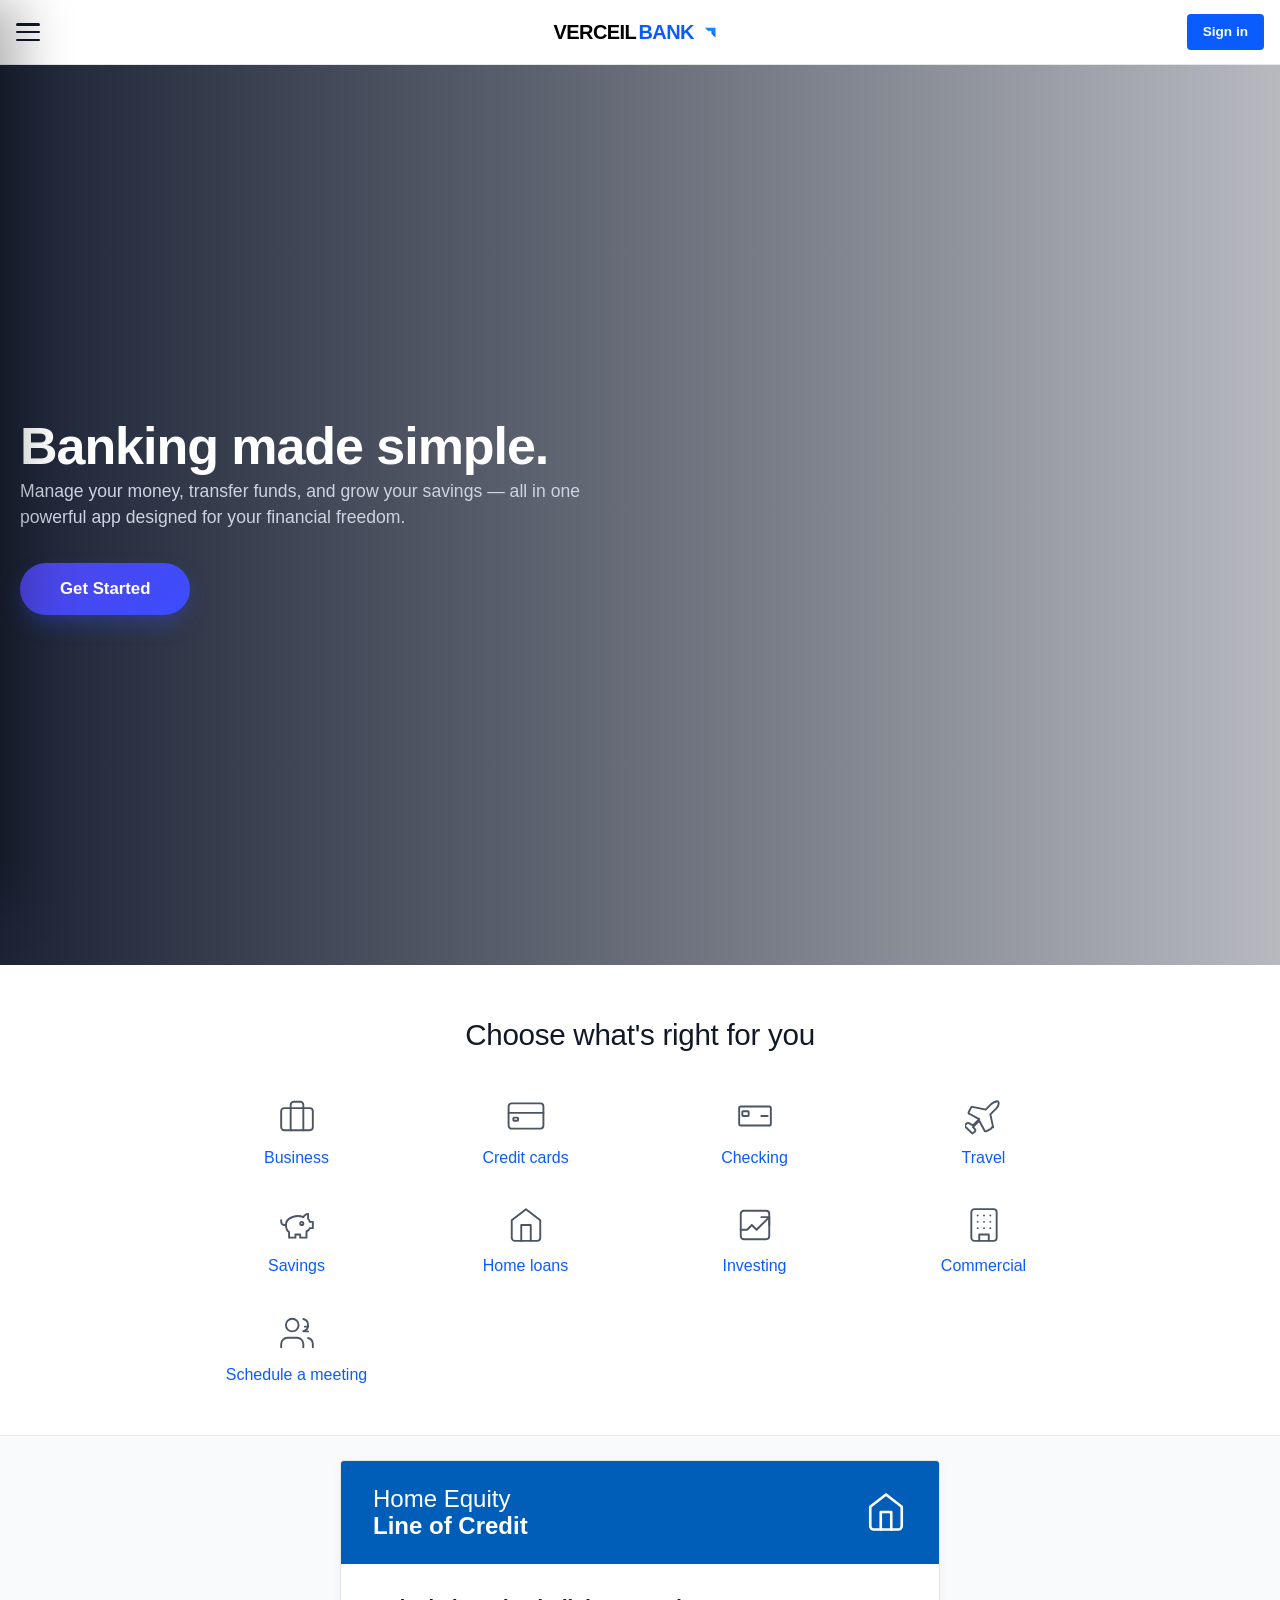
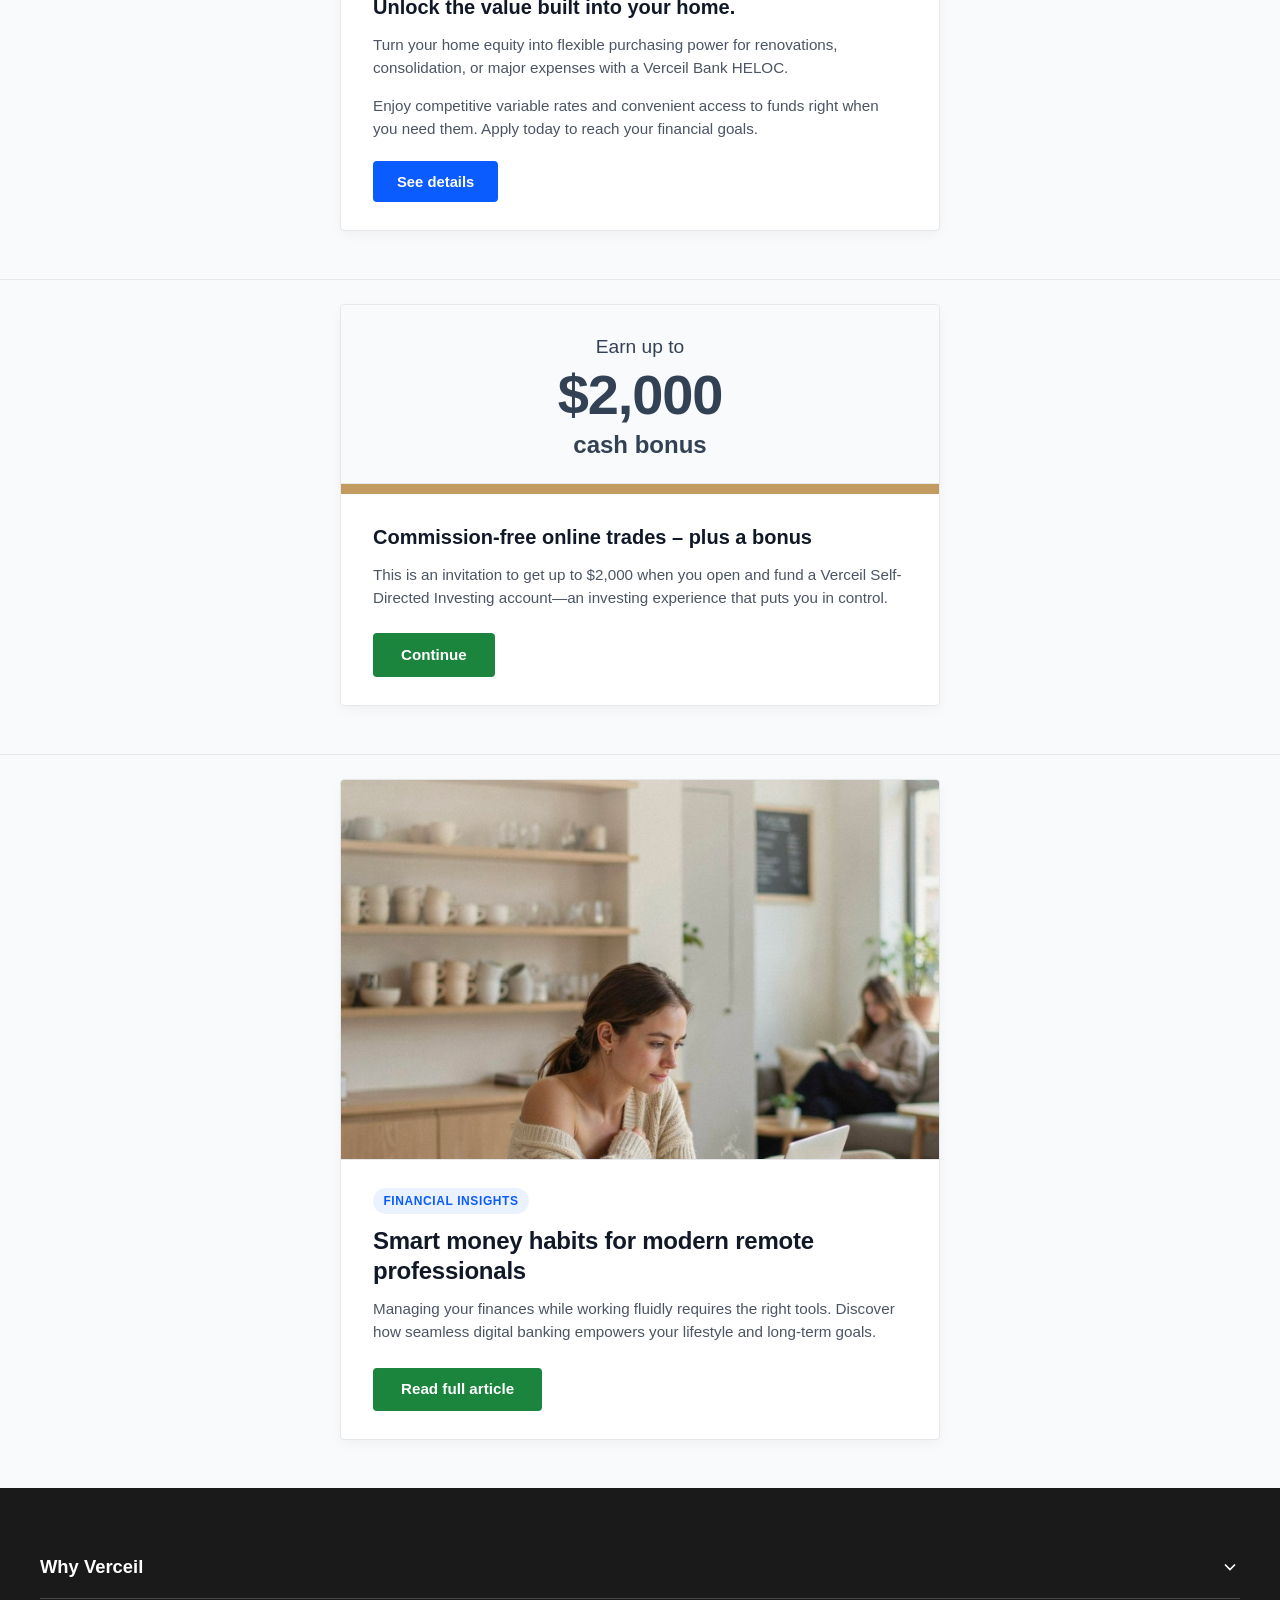
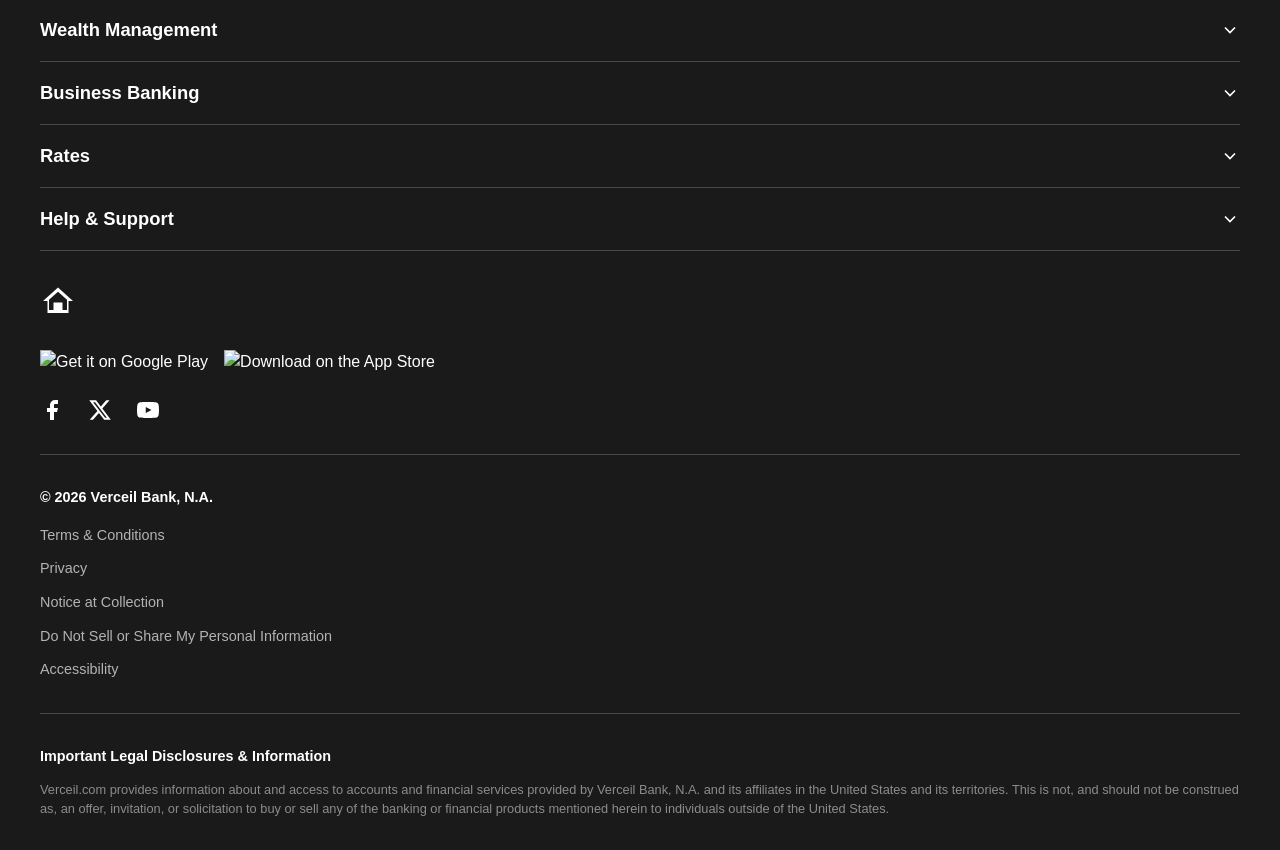
==== commit 7ec9dcf1: "Update index.html" ====
--- a/index.html
+++ b/index.html
@@ -57,7 +57,6 @@
     .footer-section-links {
       display: none;
       padding-bottom: 1.25rem;
-      display: flex;
       flex-direction: column;
       gap: 0.75rem;
     }
@@ -181,17 +180,17 @@
       </button>
 
       <!-- Logo with geometric mark brought closer -->
-      <a href="#" class="logo">
-        <span class="logo-text"><span class="logo-accent" style="color: #000000; font-weight: 900; margin-right: 0.15rem;">VERCEIL</span><span class="logo-main" style="color: #0044ff; font-weight: 900;">BANK</span></span>
-        <img src="logo.png" alt="Verceil Bank" class="logo-image" style="margin-left: 0.15rem;">
+      <a href="#" class="logo" style="gap: 0.05rem !important;">
+        <span class="logo-text"><span class="logo-accent" style="color: #000000; font-weight: 900; margin-right: 0.05rem;">VERCEIL</span><span class="logo-main" style="color: #0044ff; font-weight: 900;">BANK</span></span>
+        <img src="logo.png" alt="Verceil Bank" class="logo-image" style="margin-left: 0.02rem !important;">
       </a>
       
       <!-- Slide-Out Scrollable Side Drawer Menu -->
       <nav class="nav-links" id="navLinks">
         <div class="drawer-header">
-          <a href="#" class="logo drawer-logo">
-            <span class="logo-text"><span class="logo-accent" style="color: #000000; font-weight: 900; margin-right: 0.15rem;">VERCEIL</span><span class="logo-main" style="color: #0044ff; font-weight: 900;">BANK</span></span>
-            <img src="logo.png" alt="Verceil Bank" class="logo-image" style="margin-left: 0.15rem;">
+          <a href="#" class="logo drawer-logo" style="gap: 0.05rem !important;">
+            <span class="logo-text"><span class="logo-accent" style="color: #000000; font-weight: 900; margin-right: 0.05rem;">VERCEIL</span><span class="logo-main" style="color: #0044ff; font-weight: 900;">BANK</span></span>
+            <img src="logo.png" alt="Verceil Bank" class="logo-image" style="margin-left: 0.02rem !important;">
           </a>
           <button class="close-drawer" id="closeDrawerBtn" aria-label="Close menu">
             <svg viewBox="0 0 24 24" fill="none" stroke="currentColor" stroke-width="2"><line x1="18" y1="6" x2="6" y2="18"></line><line x1="6" y1="6" x2="18" y2="18"></line></svg>
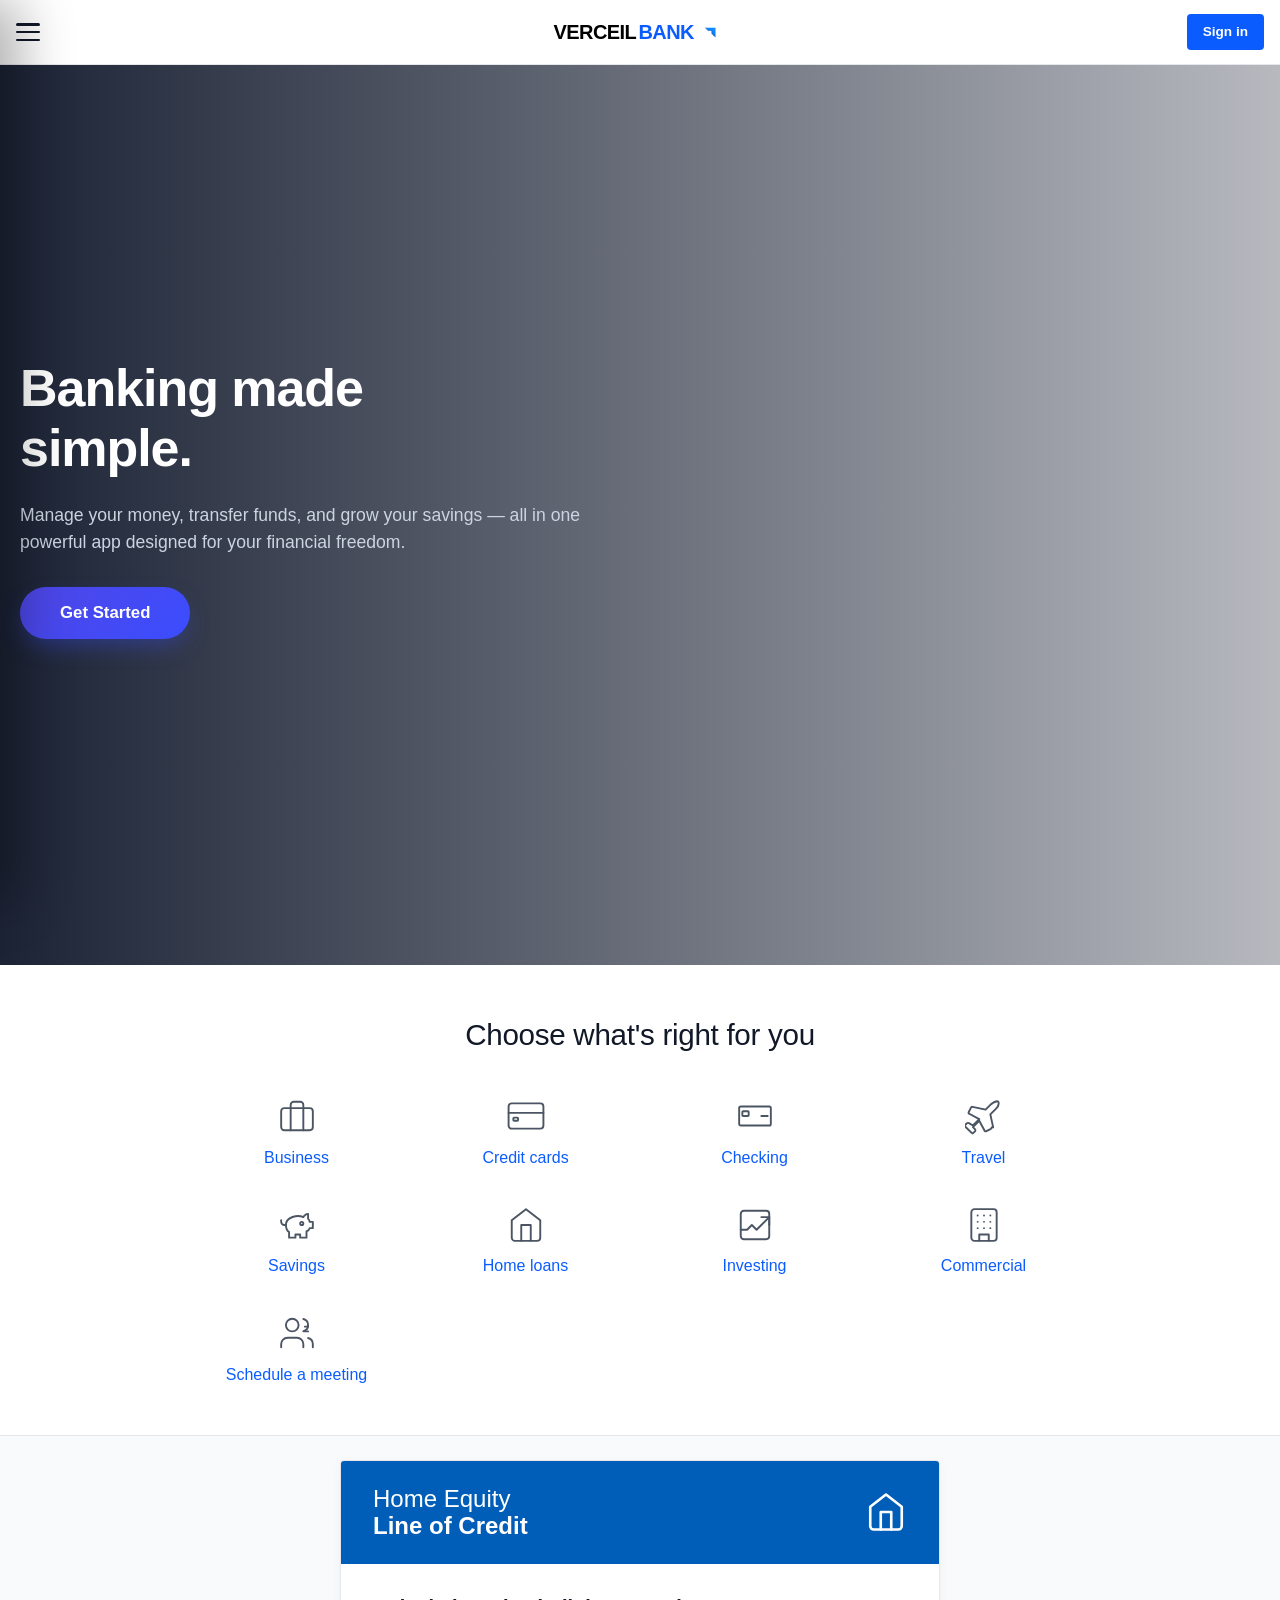
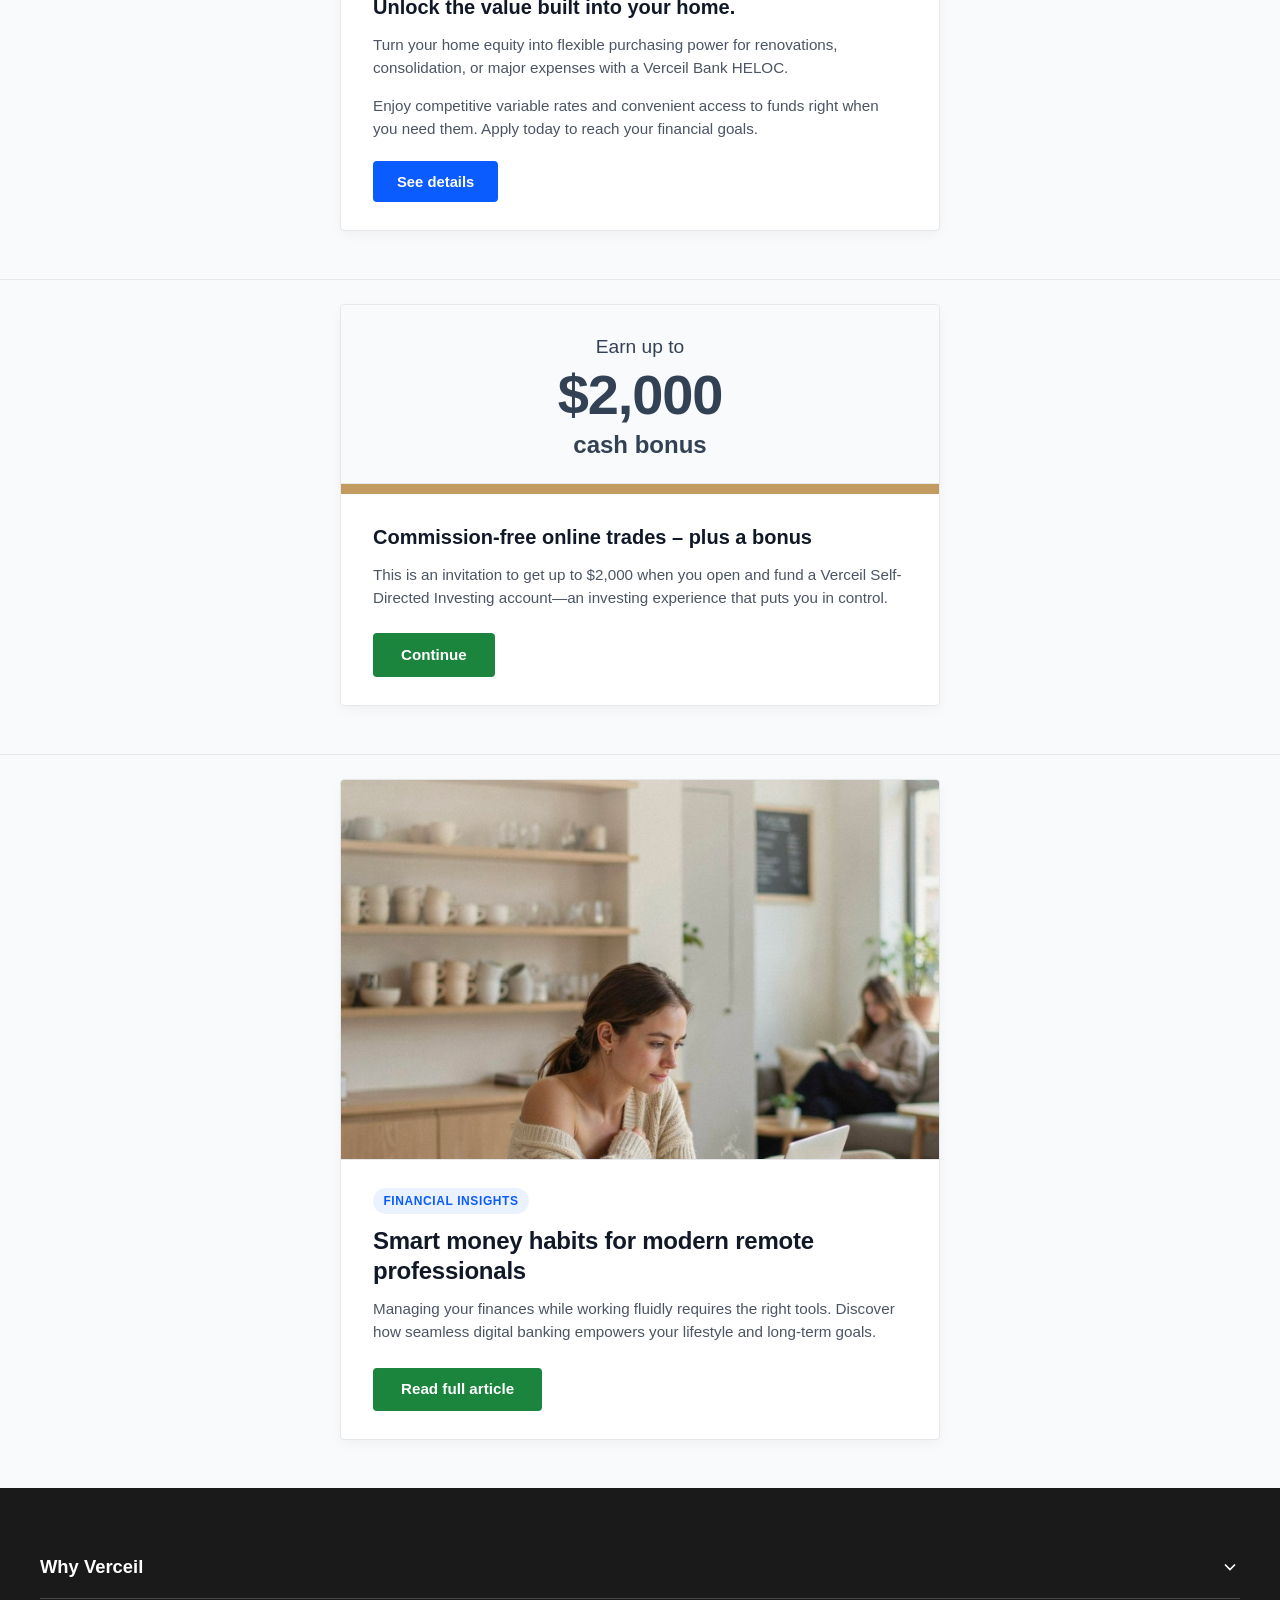
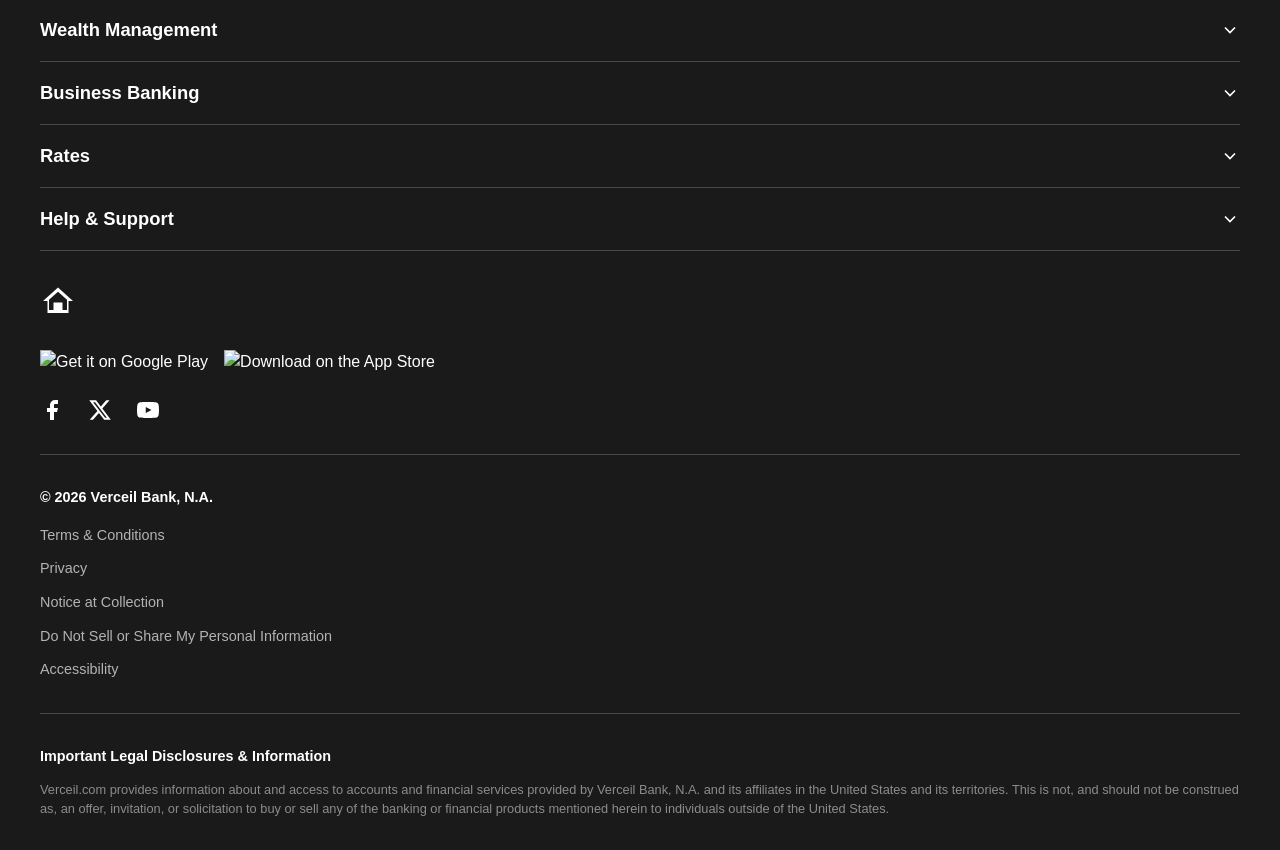
==== commit 7ac0f9a3: "Update index.html" ====
--- a/index.html
+++ b/index.html
@@ -9,8 +9,23 @@
   <link rel="preconnect" href="https://fonts.gstatic.com" crossorigin>
   <style>
     /* ==========================================================================
-       CITI-STYLE ACCORDION / STACKED FOOTER STYLING
+       HERO & CITI-STYLE ACCORDION / STACKED FOOTER STYLING
        ========================================================================== */
+    .hero {
+      padding-top: 2rem !important;
+      padding-bottom: 4rem !important;
+    }
+
+    .hero-title {
+      margin-bottom: 1.5rem !important;
+      line-height: 1.15 !important;
+    }
+
+    .hero-description {
+      margin-top: 0 !important;
+      margin-bottom: 2rem !important;
+    }
+
     .main-footer {
       background-color: #1a1a1a !important;
       color: #ffffff !important;
@@ -240,7 +255,7 @@
       <div class="container hero-content-wrapper">
         <div class="hero-content">
           <h1 class="hero-title">
-            Banking made 
+            Banking made<br>
             <span class="rotating-container" style="display: inline-block; position: relative; overflow: hidden; vertical-align: bottom;">
               <span class="rotating-word" id="rotatingWord" style="display: inline-block; transition: transform 0.45s cubic-bezier(0.16, 1, 0.3, 1), opacity 0.45s ease, filter 0.45s ease;">simple.</span>
             </span>
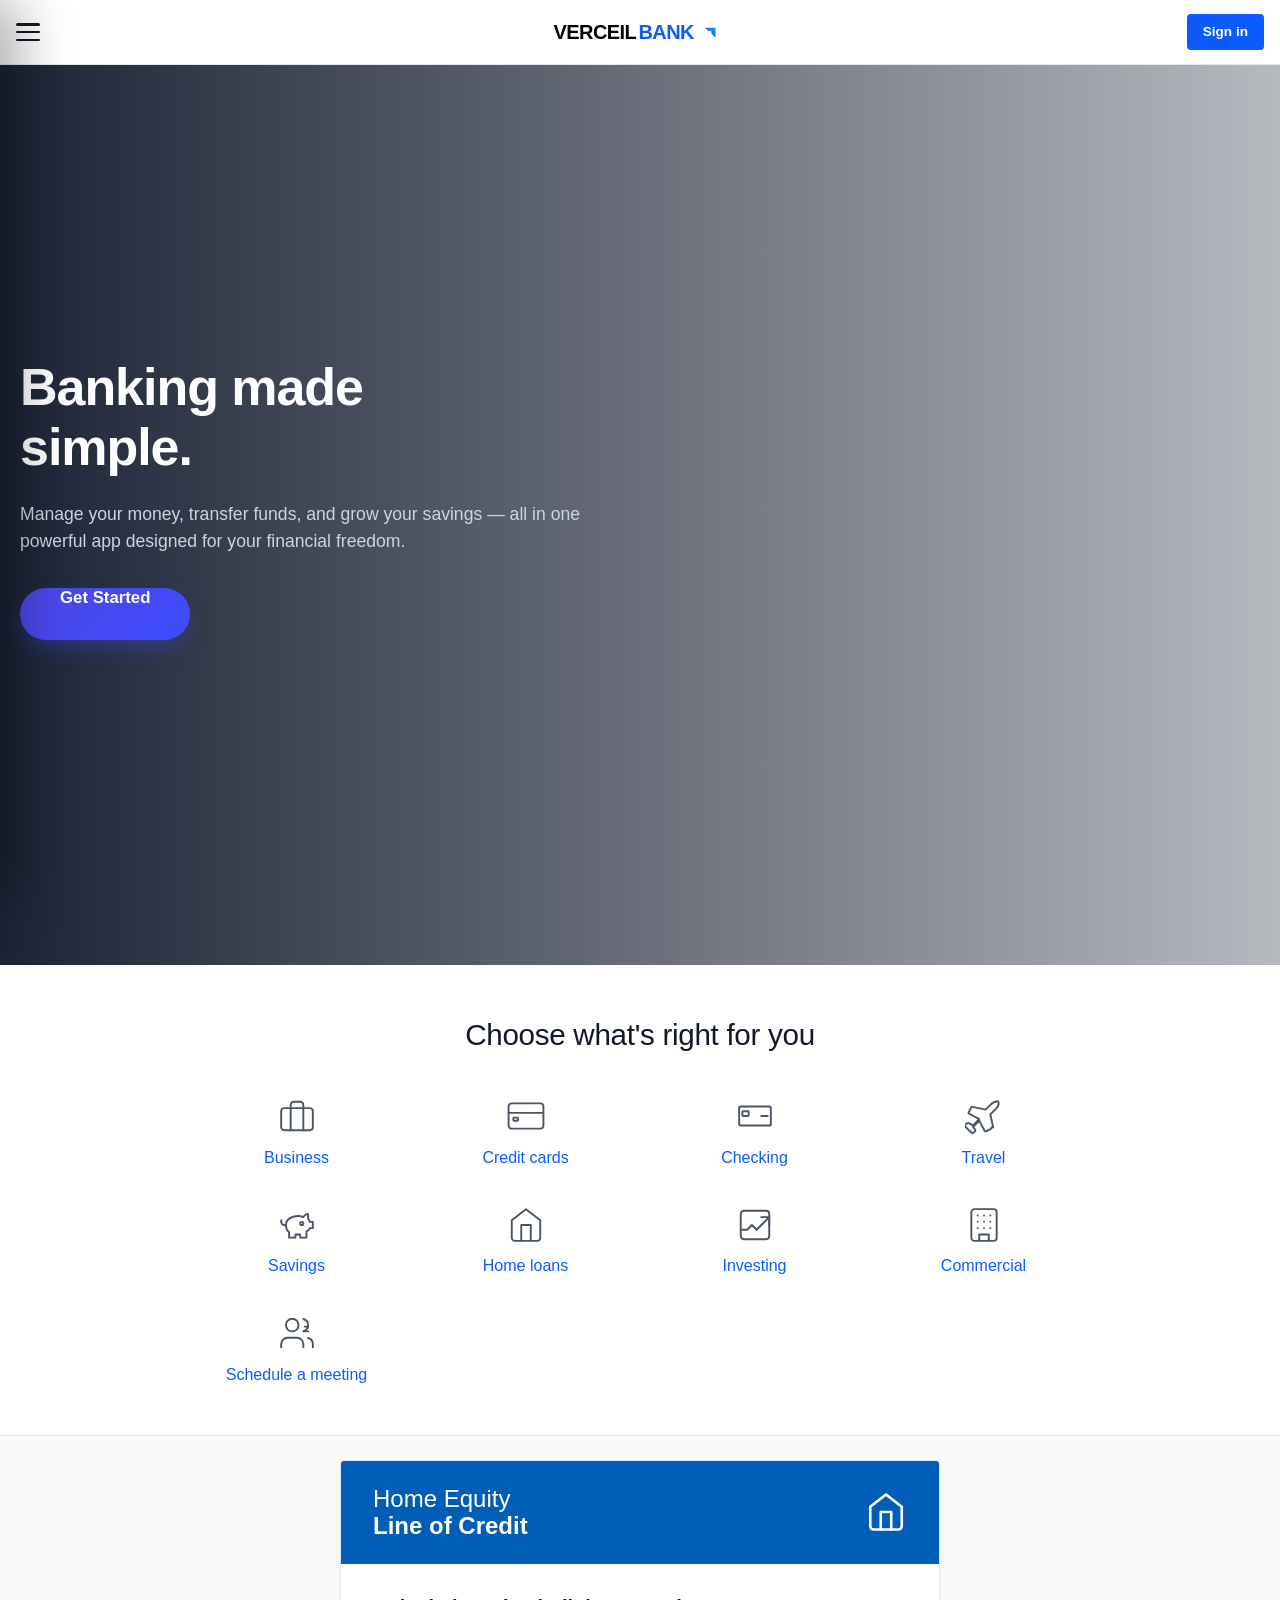
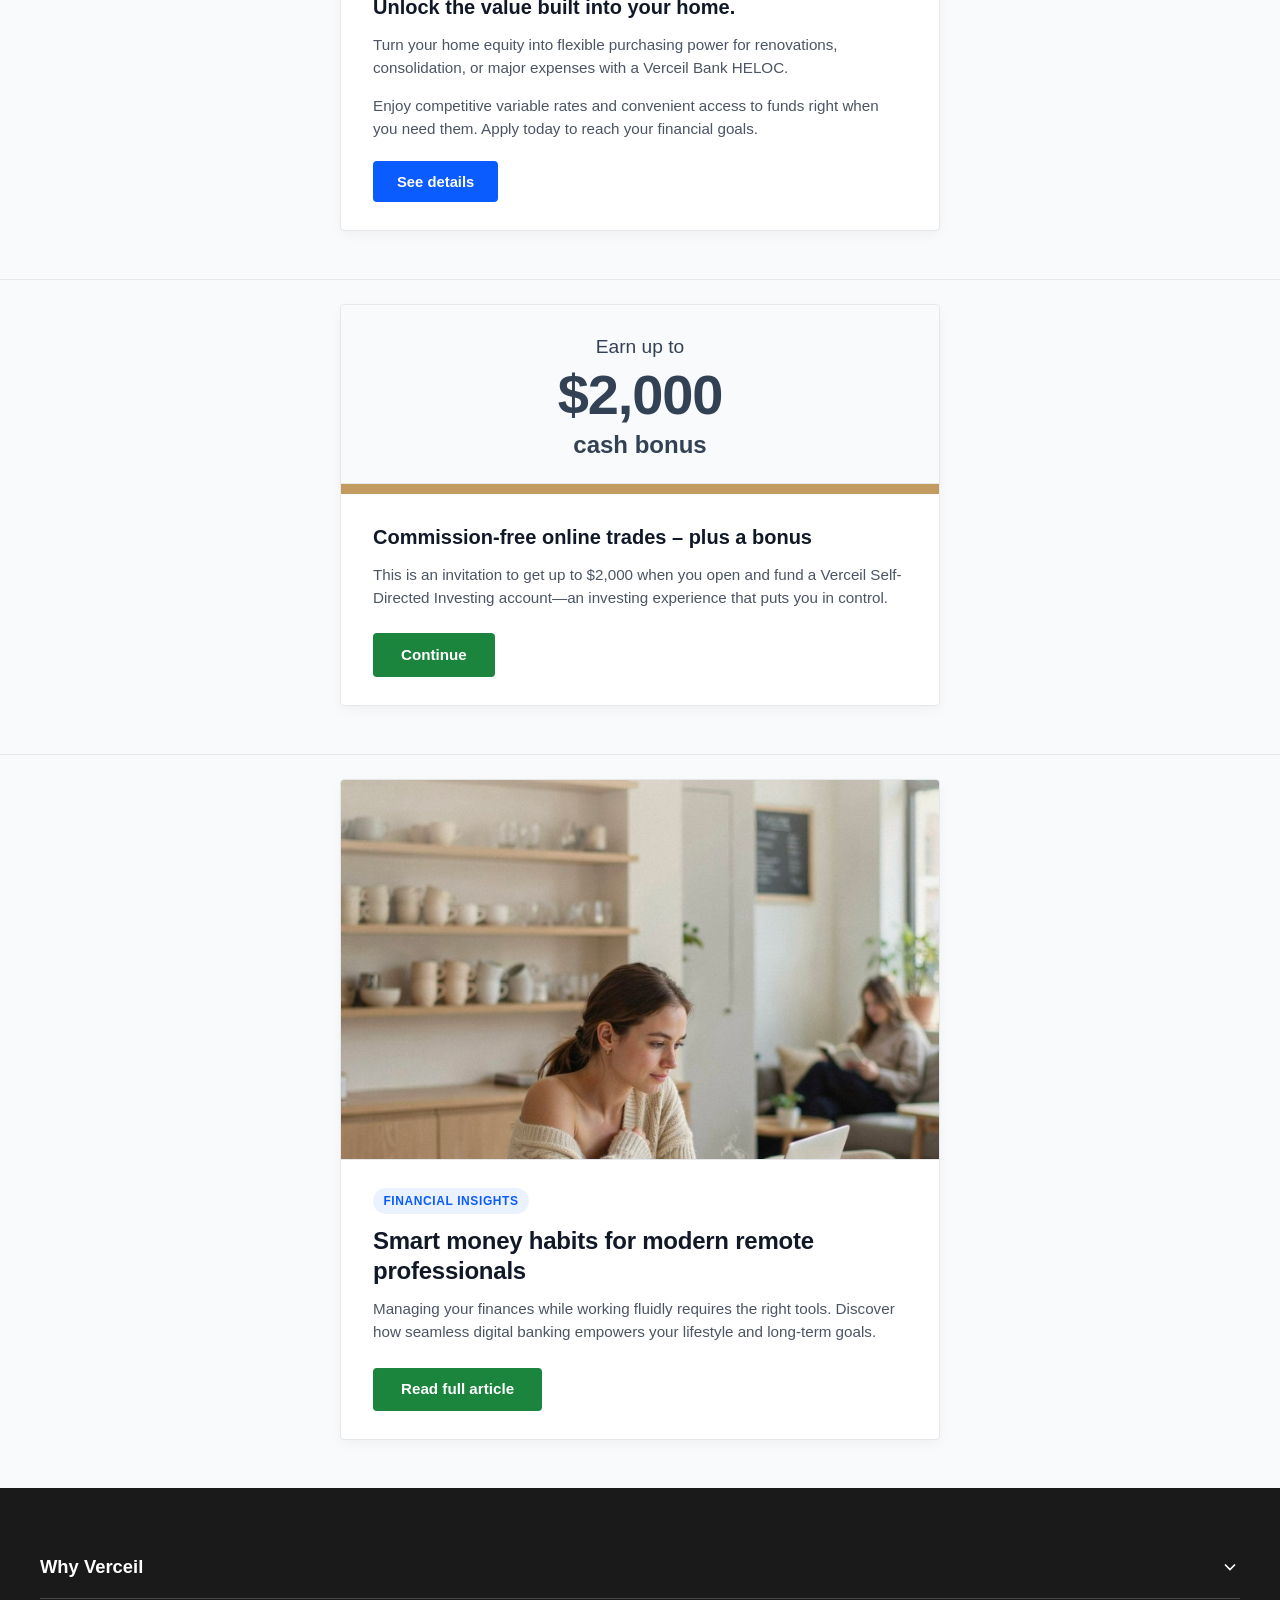
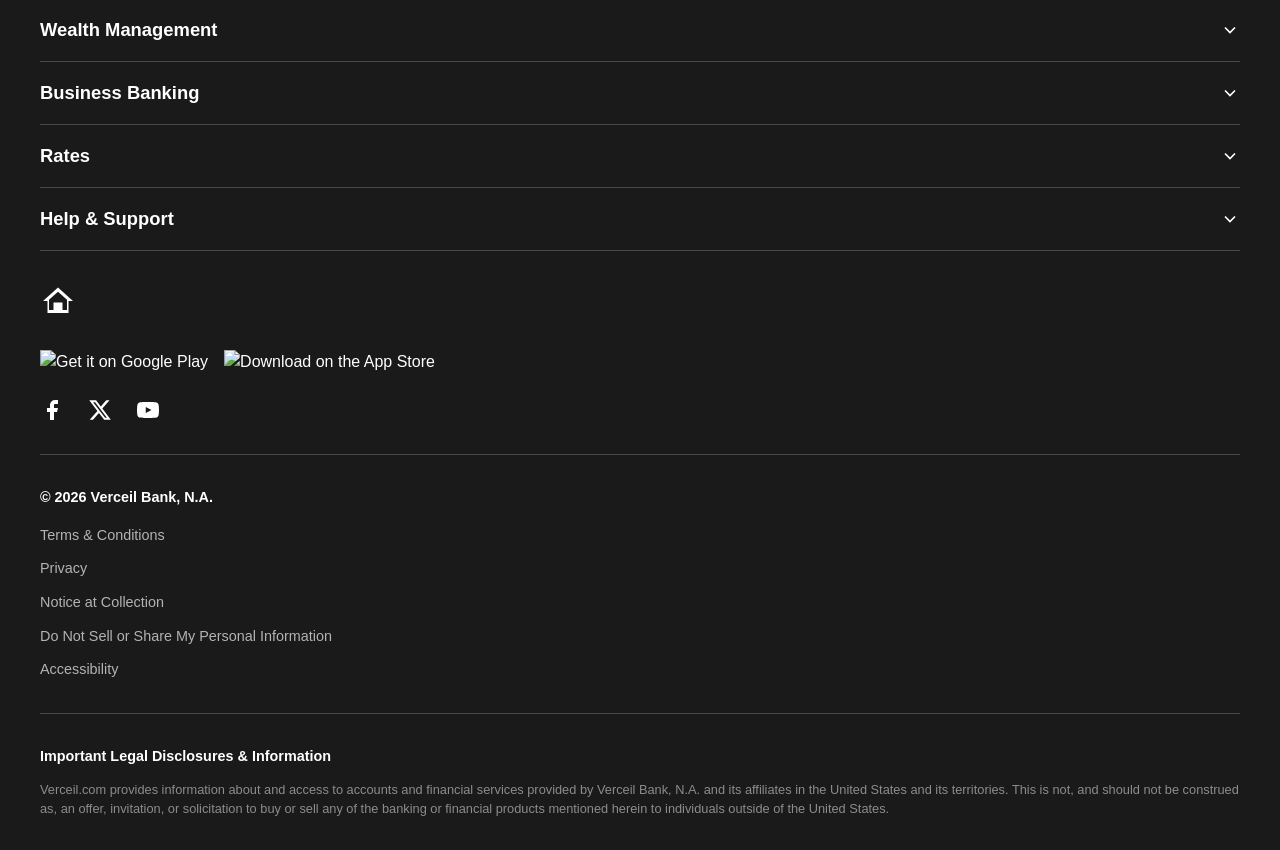
==== commit 58ef1cb0: "Update index.html" ====
--- a/index.html
+++ b/index.html
@@ -264,7 +264,7 @@
             Manage your money, transfer funds, and grow your savings — all in one powerful app designed for your financial freedom.
           </p>
           <div class="hero-ctas">
-            <button class="btn btn-pill">Get Started</button>
+            <a href="signup.html" class="btn btn-pill" style="display: inline-block; text-decoration: none; text-align: center; line-height: normal;">Get Started</a>
           </div>
         </div>
       </div>
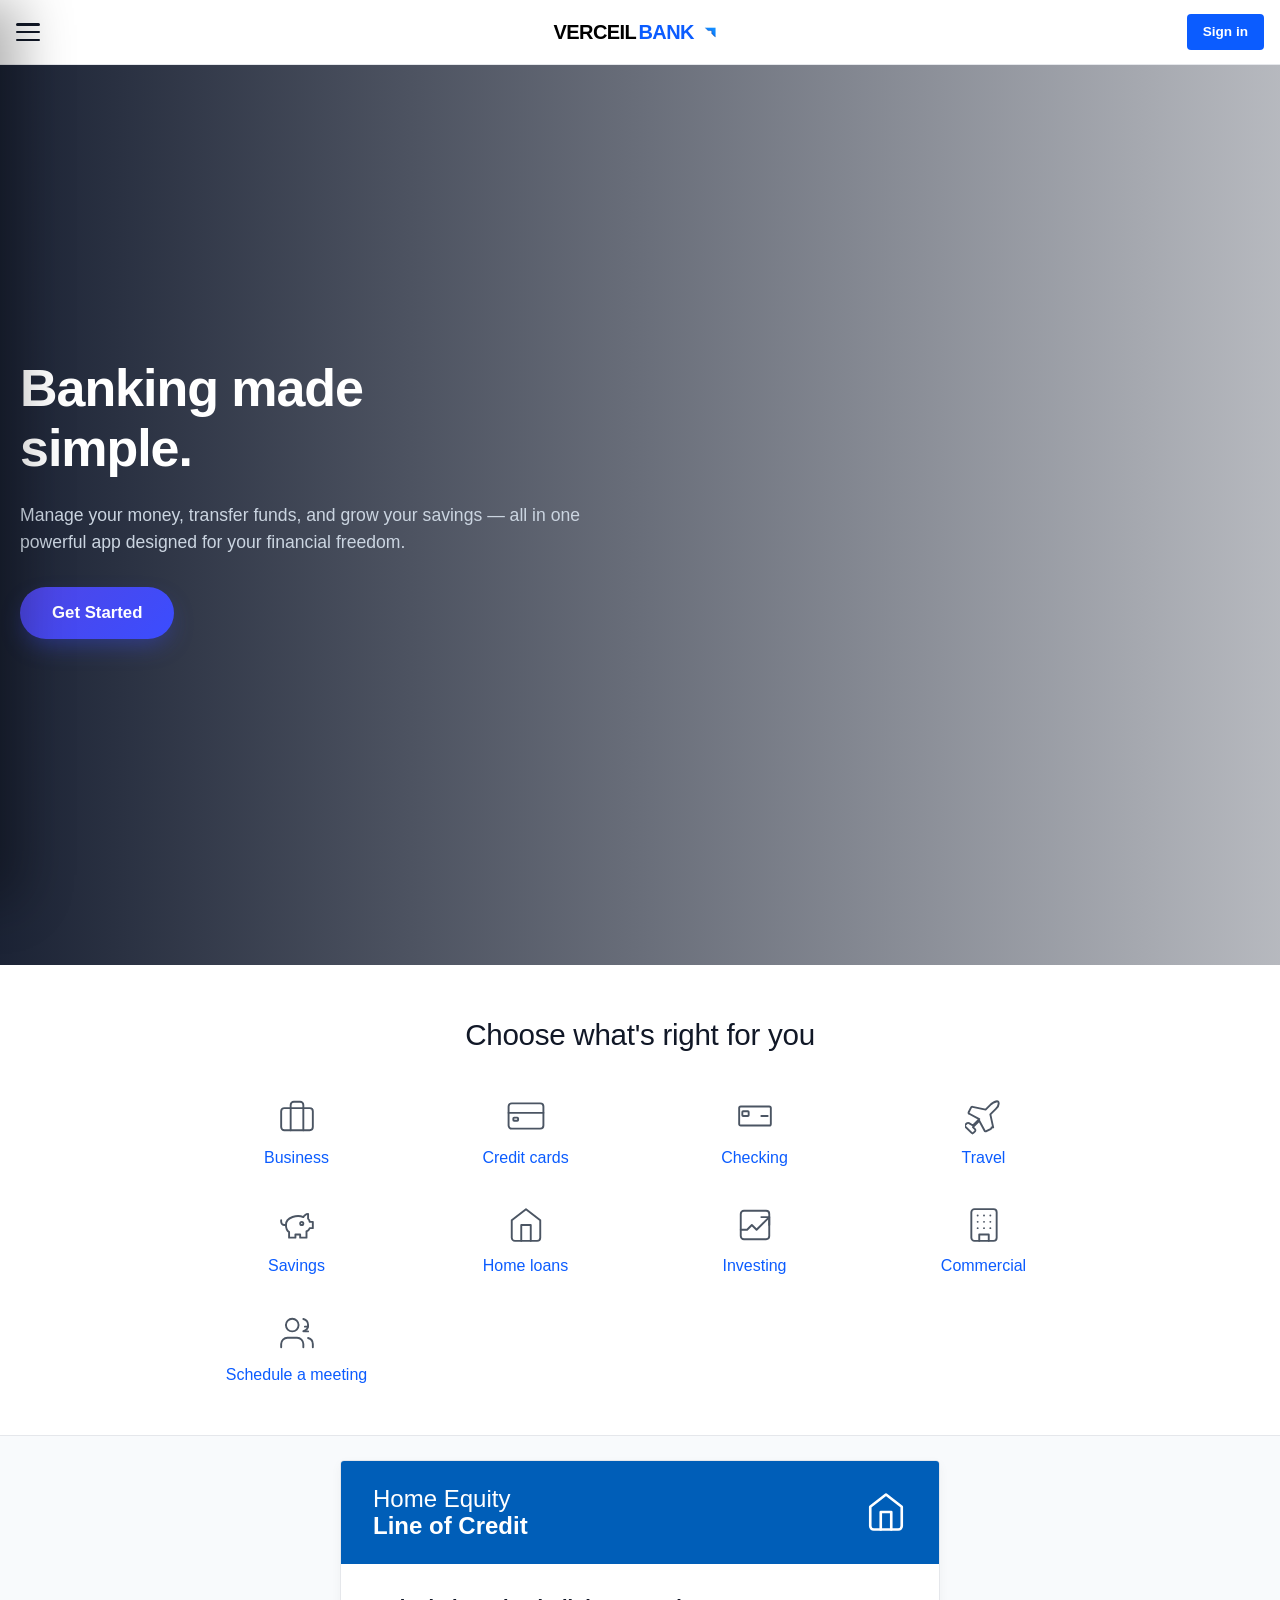
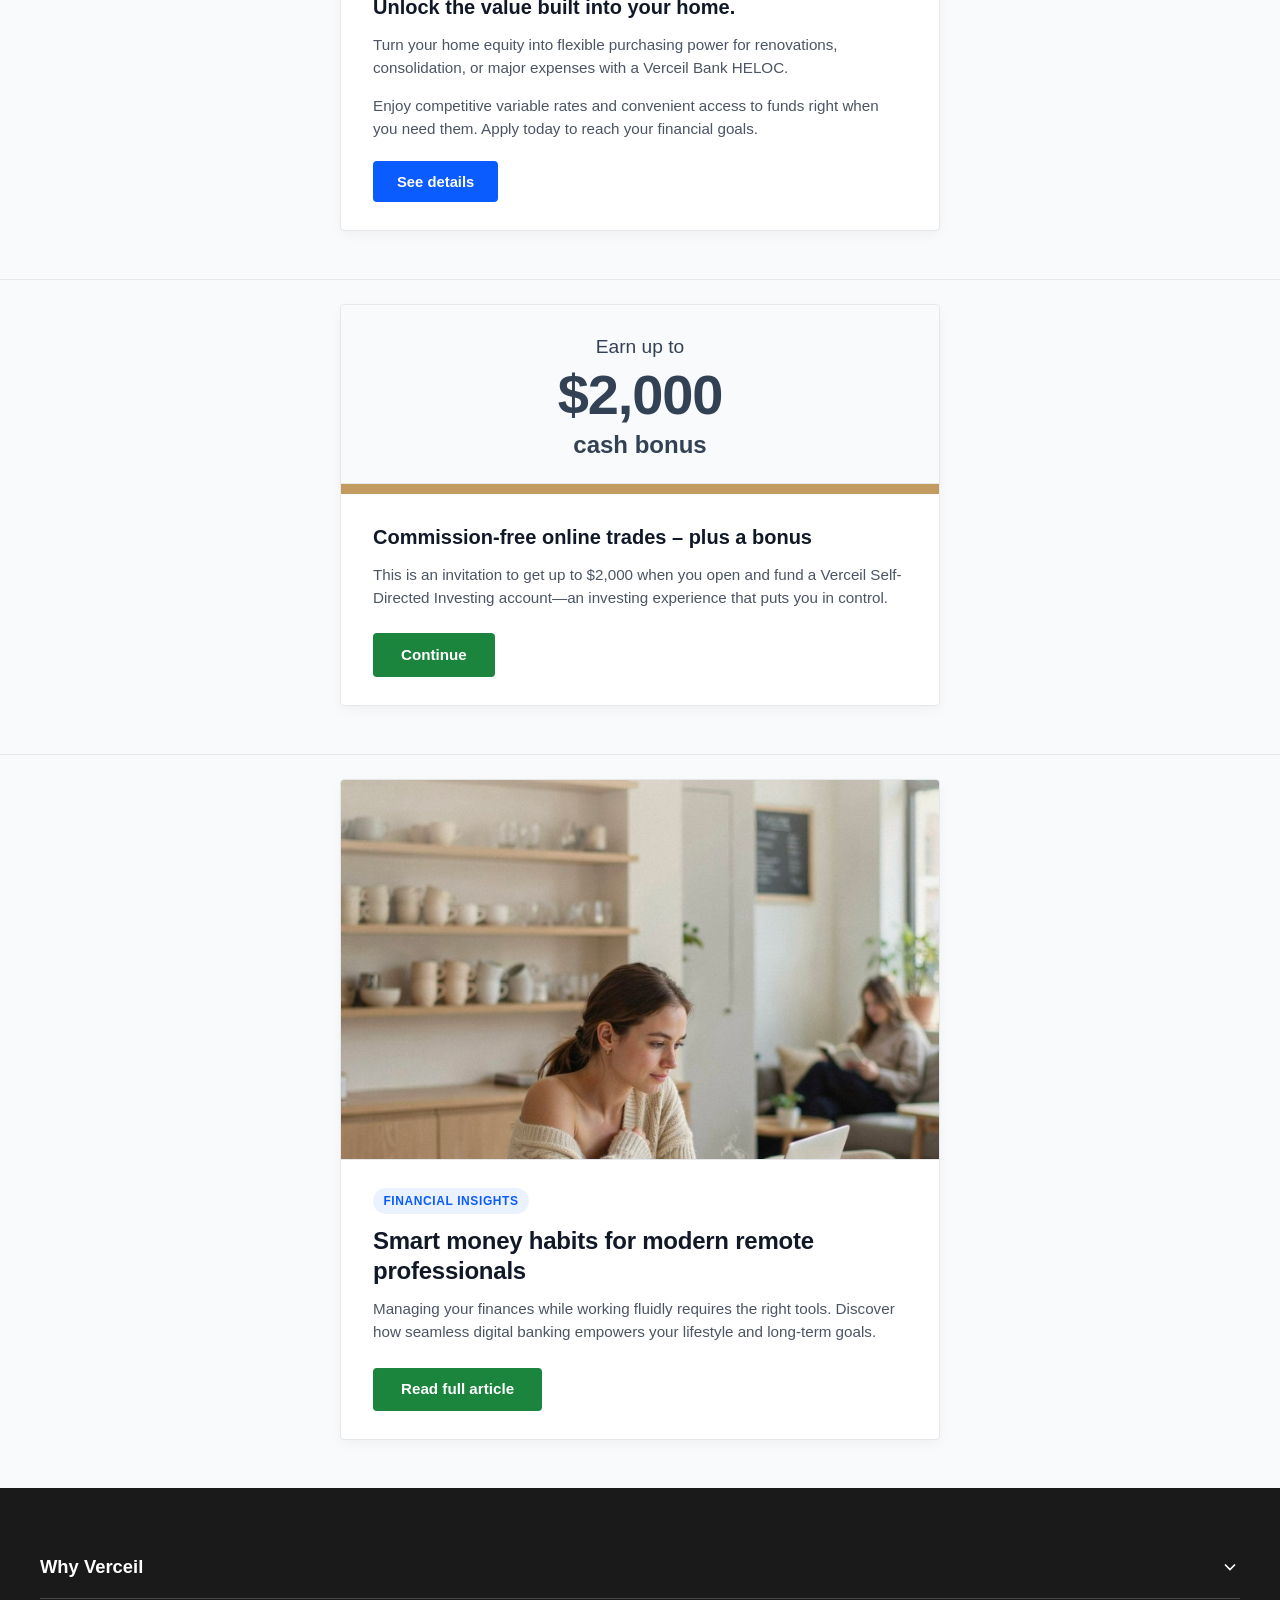
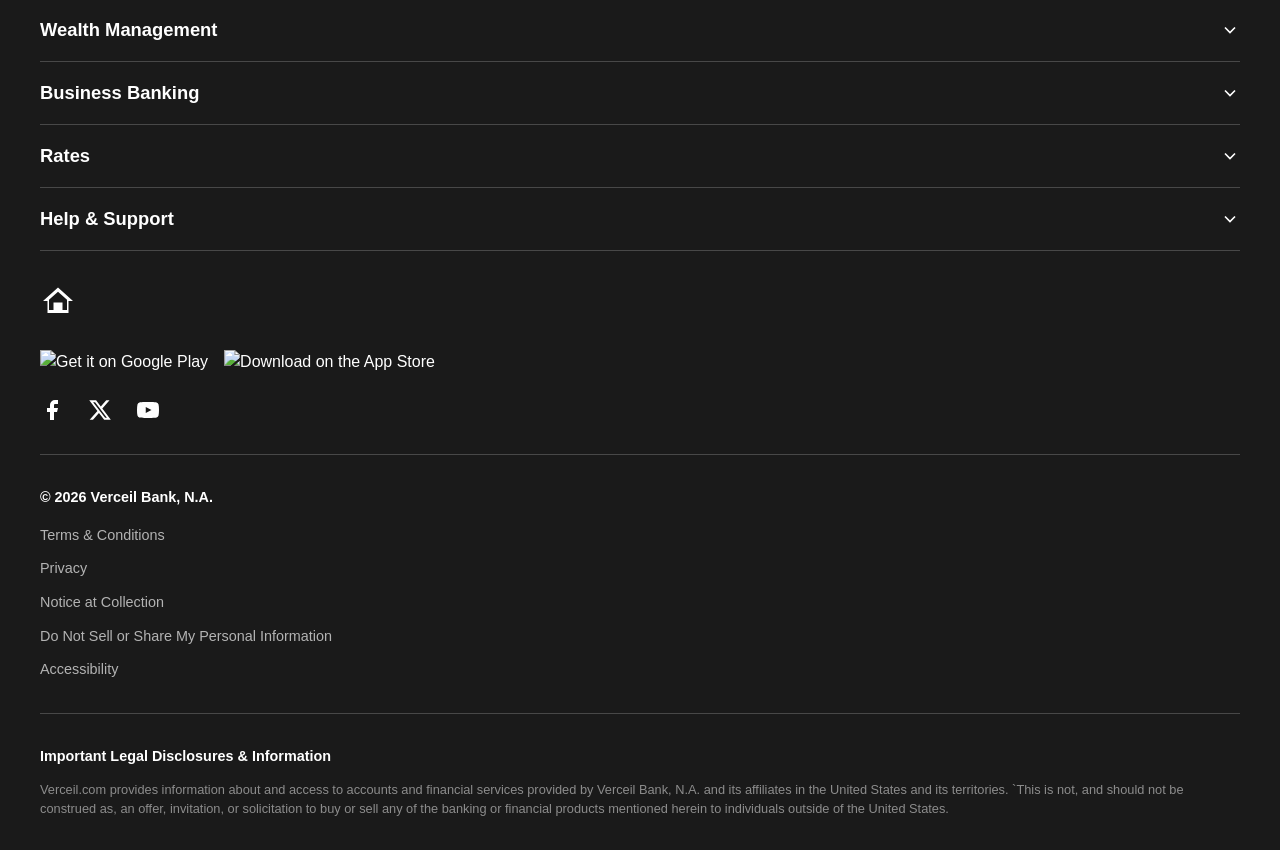
==== commit b1ffac0f: "Improve button styling and footer content" ====
--- a/index.html
+++ b/index.html
@@ -26,6 +26,24 @@
       margin-bottom: 2rem !important;
     }
 
+    /* Perfectly centered alignment for the Get Started button */
+    .hero-ctas {
+      display: flex;
+      justify-content: flex-start;
+      align-items: center;
+    }
+
+    .btn.btn-pill {
+      display: inline-flex !important;
+      align-items: center !important;
+      justify-content: center !important;
+      text-align: center !important;
+      text-decoration: none !important;
+      line-height: 1 !important;
+      padding: 0.85rem 2rem !important;
+      box-sizing: border-box !important;
+    }
+
     .main-footer {
       background-color: #1a1a1a !important;
       color: #ffffff !important;
@@ -264,7 +282,7 @@
             Manage your money, transfer funds, and grow your savings — all in one powerful app designed for your financial freedom.
           </p>
           <div class="hero-ctas">
-            <a href="signup.html" class="btn btn-pill" style="display: inline-block; text-decoration: none; text-align: center; line-height: normal;">Get Started</a>
+            <a href="signup.html" class="btn btn-pill">Get Started</a>
           </div>
         </div>
       </div>
@@ -466,7 +484,7 @@
           <!-- X / Twitter -->
           <svg viewBox="0 0 24 24"><path d="M18.244 2.25h3.308l-7.227 8.26 8.502 11.24H16.17l-5.214-6.817L4.99 21.75H1.68l7.73-8.835L1.254 2.25H8.08l4.713 6.231zm-1.161 17.52h1.833L7.084 4.126H5.117z"/></svg>
           <!-- YouTube -->
-          <svg viewBox="0 0 24 24"><path d="M22.54 6.42a2.78 2.78 0 0 0-1.95-1.96C18.88 4 12 4 12 4s-6.88 0-8.59.46a2.78 2.78 0 0 0-1.95 1.96A29 29 0 0 0 1 12a29 29 0 0 0 .46 5.58 2.78 2.78 0 0 0 1.95 1.96C5.12 20 12 20 12 20s6.88 0 8.59-.46a2.78 2.78 0 0 0 1.95-1.96A29 29 0 0 0 23 12a29 29 0 0 0-.46-5.58zM9.75 15.02V8.98L15.5 12l-5.75 3.02z"/></svg>
+          <svg viewBox="0 0 24 24"><path d="M22.54 6.42a2.78 2.78 0 0 0-1.95-1.96C18.88 4 12 4 12 4s-6.88 0-8.59.46a2.78 2.78 0 0 0-1.95 1.96A29 29 0 0 0 1 12a29 29 0 0 0 .46 5.58 2.78 2.78 0 0 0 1.95 1.96C5.12 20 12 20 12 20s6.88 0 8.59-.46a2.78 2.78 0 0 0 1.95-1.96A29 29 0 0 0 23 12a29 29 0 0 0-.46-5.8zM9.75 15.02V8.98L15.5 12l-5.75 3.02z"/></svg>
         </div>
       </div>
 
@@ -485,7 +503,7 @@
       <!-- Important Legal Disclosures -->
       <div class="footer-disclosures">
         <h5>Important Legal Disclosures & Information</h5>
-        <p>Verceil.com provides information about and access to accounts and financial services provided by Verceil Bank, N.A. and its affiliates in the United States and its territories. This is not, and should not be construed as, an offer, invitation, or solicitation to buy or sell any of the banking or financial products mentioned herein to individuals outside of the United States.</p>
+        <p>Verceil.com provides information about and access to accounts and financial services provided by Verceil Bank, N.A. and its affiliates in the United States and its territories. `This is not, and should not be construed as, an offer, invitation, or solicitation to buy or sell any of the banking or financial products mentioned herein to individuals outside of the United States.</p>
       </div>
 
     </div>
